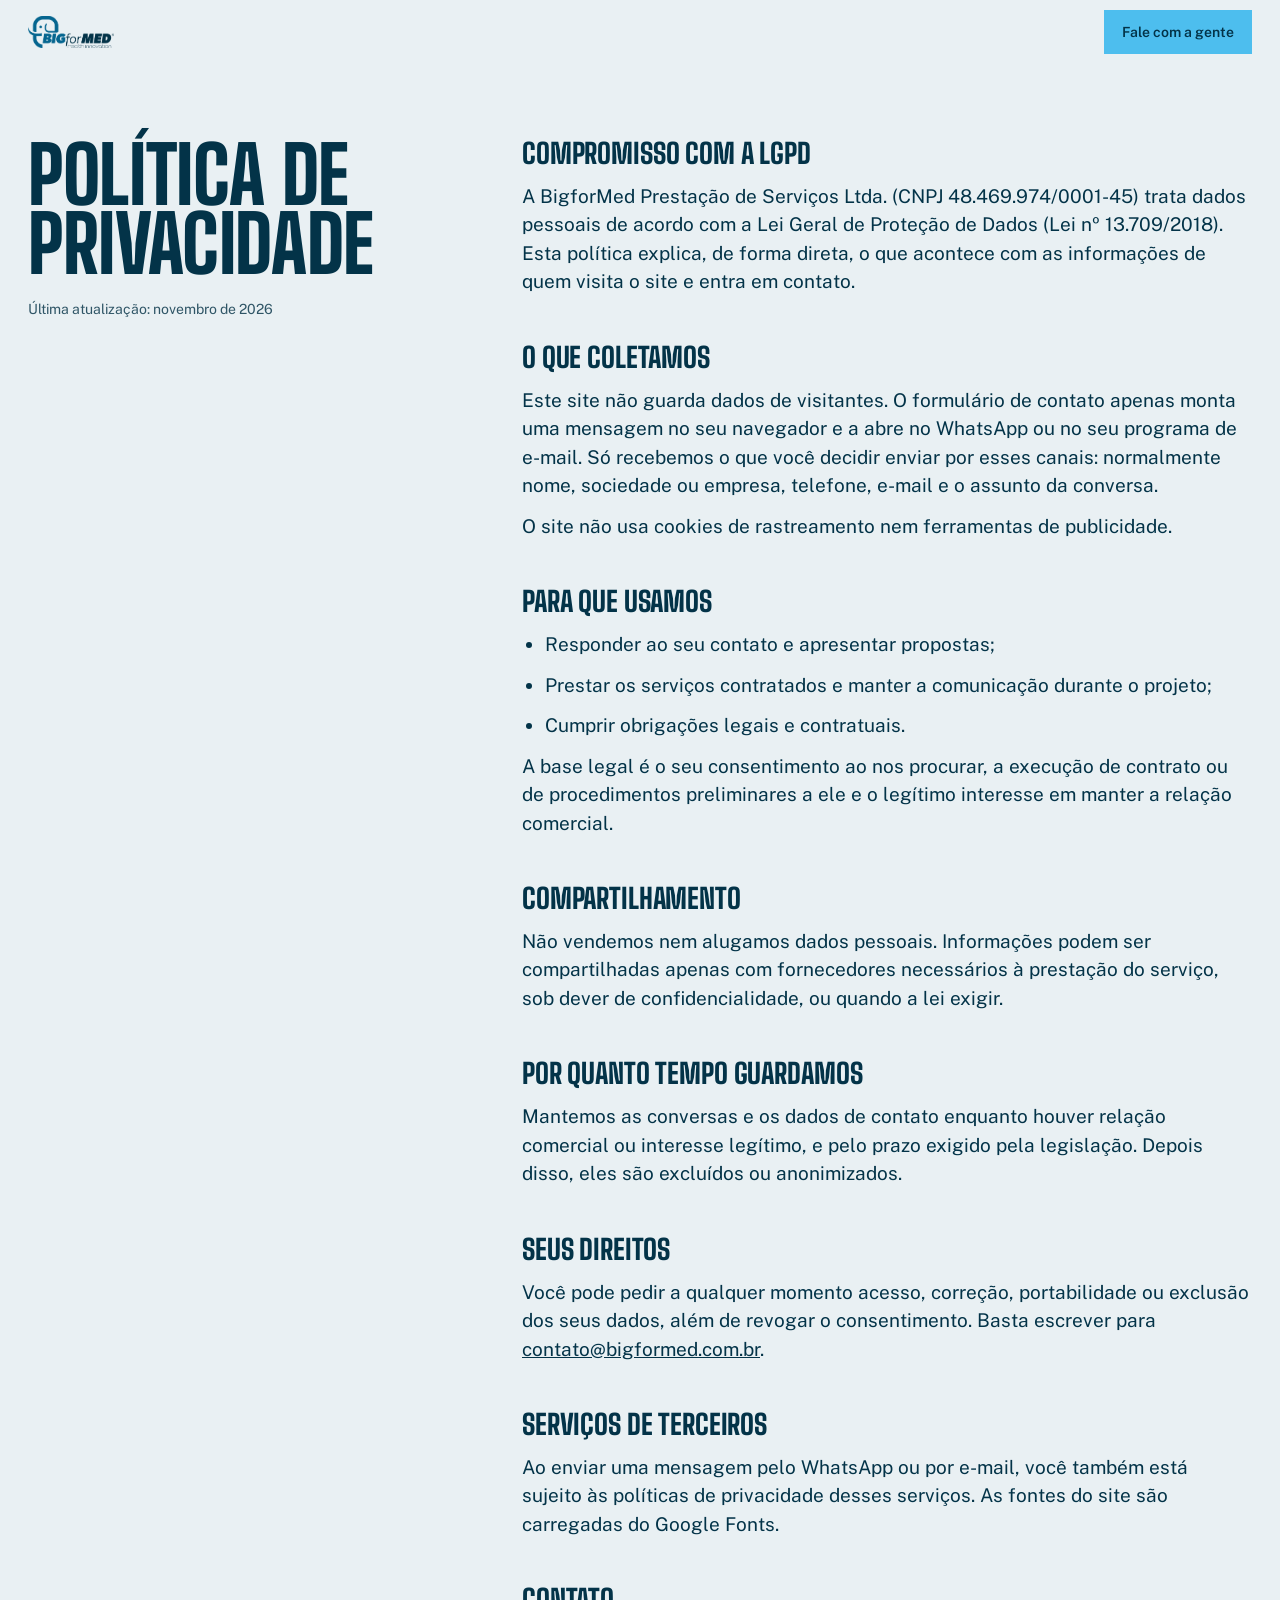
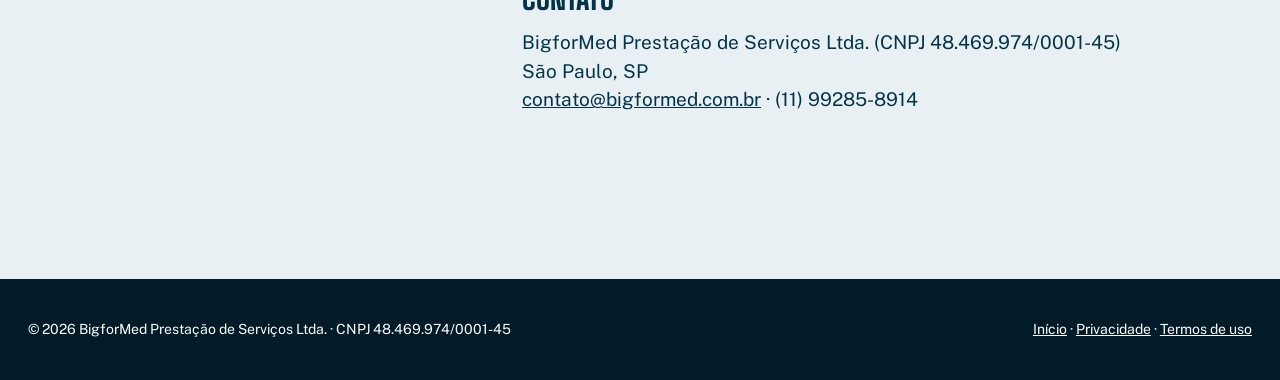
==== privacidade/index.html @ 5801fbe0 "Refaz o site da BigforMed como página estática O site antigo era um projeto do Bolt (React + Supabas" ====
<!doctype html>
<html lang="pt-BR">
<head>
  <meta charset="utf-8">
  <meta name="viewport" content="width=device-width, initial-scale=1">
  <title>Política de privacidade · BigforMed</title>
  <meta name="description" content="Como a BigforMed trata os dados de quem entra em contato.">
  <meta name="theme-color" content="#022333">
  <link rel="icon" type="image/png" href="/img/favicon.png">
  <link rel="preconnect" href="https://fonts.googleapis.com">
  <link rel="preconnect" href="https://fonts.gstatic.com" crossorigin>
  <link href="https://fonts.googleapis.com/css2?family=Big+Shoulders:wght@800&family=Public+Sans:wght@400;600&display=swap" rel="stylesheet">
  <link rel="stylesheet" href="/css/site.css">
</head>
<body class="legal-page">
<header class="bar is-shown" id="topo" data-ground="paper">
  <a class="bar__brand" href="/" aria-label="BigforMed, página inicial"><img class="bar__logo" src="/img/bigformed-logo.png" alt="BigforMed" width="900" height="334"></a>
  <a class="btn btn--accent bar__cta" href="/#contato" style="margin-left:auto;display:inline-flex">Fale com a gente</a>
</header>
<main class="legal">
<div class="legal__head">
  <h1>Política de privacidade</h1>
  <p>Última atualização: novembro de 2026</p>
</div>
<div class="legal__body">
  <h2>Compromisso com a LGPD</h2>
  <p>A BigforMed Prestação de Serviços Ltda. (CNPJ 48.469.974/0001-45) trata dados pessoais de acordo com a Lei Geral de Proteção de Dados (Lei nº 13.709/2018). Esta política explica, de forma direta, o que acontece com as informações de quem visita o site e entra em contato.</p>

  <h2>O que coletamos</h2>
  <p>Este site não guarda dados de visitantes. O formulário de contato apenas monta uma mensagem no seu navegador e a abre no WhatsApp ou no seu programa de e-mail. Só recebemos o que você decidir enviar por esses canais: normalmente nome, sociedade ou empresa, telefone, e-mail e o assunto da conversa.</p>
  <p>O site não usa cookies de rastreamento nem ferramentas de publicidade.</p>

  <h2>Para que usamos</h2>
  <ul>
    <li>Responder ao seu contato e apresentar propostas;</li>
    <li>Prestar os serviços contratados e manter a comunicação durante o projeto;</li>
    <li>Cumprir obrigações legais e contratuais.</li>
  </ul>
  <p>A base legal é o seu consentimento ao nos procurar, a execução de contrato ou de procedimentos preliminares a ele e o legítimo interesse em manter a relação comercial.</p>

  <h2>Compartilhamento</h2>
  <p>Não vendemos nem alugamos dados pessoais. Informações podem ser compartilhadas apenas com fornecedores necessários à prestação do serviço, sob dever de confidencialidade, ou quando a lei exigir.</p>

  <h2>Por quanto tempo guardamos</h2>
  <p>Mantemos as conversas e os dados de contato enquanto houver relação comercial ou interesse legítimo, e pelo prazo exigido pela legislação. Depois disso, eles são excluídos ou anonimizados.</p>

  <h2>Seus direitos</h2>
  <p>Você pode pedir a qualquer momento acesso, correção, portabilidade ou exclusão dos seus dados, além de revogar o consentimento. Basta escrever para <a href="mailto:contato@bigformed.com.br">contato@bigformed.com.br</a>.</p>

  <h2>Serviços de terceiros</h2>
  <p>Ao enviar uma mensagem pelo WhatsApp ou por e-mail, você também está sujeito às políticas de privacidade desses serviços. As fontes do site são carregadas do Google Fonts.</p>

  <h2>Contato</h2>
  <p>BigforMed Prestação de Serviços Ltda. (CNPJ 48.469.974/0001-45)<br>São Paulo, SP<br><a href="mailto:contato@bigformed.com.br">contato@bigformed.com.br</a> · (11) 99285-8914</p>
</div>
</main>
<footer class="legal__foot">
  <p>© 2026 BigforMed Prestação de Serviços Ltda. · CNPJ 48.469.974/0001-45</p>
  <p><a href="/">Início</a> · <a href="/privacidade">Privacidade</a> · <a href="/termos">Termos de uso</a></p>
</footer>
</body>
</html>
---- css/site.css ----
/* =========================================================
   BigforMed — "Loud and flat"
   Cartaz de rua com a voz da marca: o logotipo BIGforMED já é pesado e gritado,
   então o site fala no mesmo volume. Cores chapadas do próprio logo.
   ========================================================= */
:root {
  /* cores da marca, chapadas */
  --paper: #E9F0F3;      /* chão do hero e das seções claras */
  --white: #FFFFFF;
  --ink: #033348;        /* azul-marinho do logo: tinta */
  --deep: #021B28;       /* o fundo mais escuro, para a cena das cartas */
  --petrol: #05658F;     /* azul do elefante */
  --cyan: #4DBEEE;       /* luz da marca: a ação */
  --ink-soft: #2F5566;   /* notas secundárias sobre o papel */
  --on-dark: #FFFFFF;
  --on-dark-soft: #B9D6E3;

  /* nomes que o palco das cenas lê */
  --ground: var(--paper);
  --muted: var(--ink-soft);
  --accent: var(--cyan);
  --font-display: "Big Shoulders", "Arial Narrow", sans-serif;
  --font-text: "Public Sans", system-ui, sans-serif;

  /* cinco tamanhos, e só */
  --step-small: 0.875rem;                                   /* 14 */
  --step-body: clamp(1.0625rem, 1rem + 0.25vw, 1.1875rem);   /* 17–19 */
  --step-lead: clamp(1.375rem, 1.1rem + 0.8vw, 1.875rem);    /* 22–30 */
  --step-head: clamp(2.75rem, 1.4rem + 4.4vw, 5.25rem);      /* 44–84 */
  --step-giant: clamp(5.25rem, 1rem + 12.4vw, 13rem);        /* 84–208 */

  --m: clamp(20px, 2.2vw, 32px);         /* a margem única da página */
  --gap: clamp(120px, 12vw, 200px);       /* entre seções */
  --ease-out: cubic-bezier(.16, 1, .3, 1);
}

*, *::before, *::after { box-sizing: border-box; }
html { -webkit-text-size-adjust: 100%; overflow-x: clip; }
body {
  margin: 0; background: var(--paper); color: var(--ink);
  font: 400 var(--step-body)/1.5 var(--font-text);
  -webkit-font-smoothing: antialiased; overflow-x: clip;
}
img, svg { display: block; max-width: 100%; }
img { height: auto; }
h1, h2, h3, p, ul, ol, dl, dd, figure, blockquote { margin: 0; padding: 0; }
ul, ol { list-style: none; }
a { color: inherit; }
button, input { font: inherit; color: inherit; }
h1, h2, h3 { font-family: var(--font-display); font-weight: 800; text-transform: uppercase; letter-spacing: -0.005em; line-height: .88; }
[hidden] { display: none !important; }
::selection { background: var(--cyan); color: var(--ink); }
:focus-visible { outline: 3px solid var(--cyan); outline-offset: 3px; }
.sr-only { position: absolute; width: 1px; height: 1px; overflow: hidden; clip: rect(0 0 0 0); white-space: nowrap; }
.skip { position: fixed; left: -9999px; top: 8px; z-index: 300; background: var(--cyan); color: var(--ink); padding: 12px 16px; }
.skip:focus { left: 8px; }

/* ---------- Botões: retângulo reto, uma cor ---------- */
.btn {
  display: inline-flex; align-items: center; justify-content: center;
  min-height: 52px; padding: 0 26px; border: 0; border-radius: 0; cursor: pointer;
  font-weight: 600; font-size: var(--step-body); text-decoration: none; white-space: nowrap;
  transition: transform 160ms var(--ease-out), background-color 200ms, color 200ms;
}
.btn:active { transform: scale(.97); }
.btn--lg { min-height: 64px; padding: 0 32px; }
.btn--ink { background: var(--ink); color: var(--white); }
.btn--accent { background: var(--cyan); color: var(--ink); }
@media (hover: hover) and (pointer: fine) {
  .btn--ink:hover { background: var(--petrol); }
  .btn--accent:hover { background: var(--white); }
}

/* ---------- Barra fixa (aparece depois do hero) ---------- */
.bar {
  position: fixed; inset: 0 0 auto 0; z-index: 100; height: 64px;
  display: flex; align-items: center; gap: 28px; padding: 0 var(--m);
  background: var(--paper); color: var(--ink);
  transform: translateY(-100%); transition: transform 400ms var(--ease-out), background-color 300ms, color 300ms;
}
.bar.is-shown { transform: none; }
.bar__brand { position: relative; display: block; }
.bar__logo { height: 32px; width: auto; transition: opacity 300ms; }
.bar__logo--light { position: absolute; inset: 0; opacity: 0; }
.bar__links { display: flex; gap: 26px; margin-left: auto; font-size: var(--step-small); font-weight: 600; }
.bar__links a, .hero__links a { text-decoration: underline; text-decoration-color: transparent; text-underline-offset: .3em; text-decoration-thickness: 2px; transition: text-decoration-color 200ms; }
.bar__links a:hover, .bar__links a.is-active, .hero__links a:hover { text-decoration-color: currentColor; }
.bar__cta { min-height: 44px; padding: 0 18px; font-size: var(--step-small); }
.bar__menu { display: none; margin-left: auto; min-height: 44px; padding: 0 4px; border: 0; background: none; cursor: pointer; font-weight: 600; }
/* a barra muda de tinta com o capítulo */
.bar[data-ground="deep"], .bar[data-ground="ink"] { background: var(--deep); color: var(--white); }
.bar[data-ground="petrol"] { background: var(--petrol); color: var(--white); }
.bar[data-ground="cyan"] { background: var(--cyan); color: var(--ink); }
.bar[data-ground="white"] { background: var(--white); }
.bar[data-ground="deep"] .bar__logo--ink, .bar[data-ground="ink"] .bar__logo--ink, .bar[data-ground="petrol"] .bar__logo--ink { opacity: 0; }
.bar[data-ground="deep"] .bar__logo--light, .bar[data-ground="ink"] .bar__logo--light, .bar[data-ground="petrol"] .bar__logo--light { opacity: 1; }
.bar[data-ground="petrol"] .bar__cta { background: var(--white); }

/* ---------- Hero ---------- */
.hero {
  position: relative; min-height: 100svh; overflow: clip;
  display: grid; grid-template-columns: 34% 1fr;
  background: var(--paper);
}
.hero__talk { position: relative; padding: var(--m); display: flex; flex-direction: column; }
.hero__brand img { width: clamp(150px, 13vw, 210px); }
.hero__say { margin-top: 22vh; max-width: 26ch; display: flex; flex-direction: column; align-items: flex-start; gap: 28px; }
.hero__lead { font-size: 1.375rem; line-height: 1.35; letter-spacing: -0.01em; }
.switch { display: inline-flex; background: var(--white); }
.switch button {
  min-height: 46px; padding: 0 16px; border: 0; cursor: pointer; background: transparent;
  font-size: var(--step-small); font-weight: 600; color: var(--ink);
  transition: background-color 250ms, color 250ms;
}
.switch button[aria-pressed="true"] { background: var(--cyan); }
@media (hover: hover) and (pointer: fine) { .switch button[aria-pressed="false"]:hover { background: var(--paper); } }

.hero__wide { position: relative; padding: var(--m) var(--m) 0 0; display: flex; flex-direction: column; }
.hero__links { display: flex; gap: 32px; font-size: var(--step-small); font-weight: 600; min-height: 44px; align-items: center; margin-top: -6px; }
.hero__title { font-size: min(var(--step-giant), 12.2vw); line-height: .82; margin-top: 7vh; letter-spacing: -0.01em; }
.hero__title .line { display: block; overflow: hidden; padding-bottom: .06em; margin-bottom: -.06em; }
.hero__title [data-line] { display: block; }
.hero__photo { position: relative; margin-top: auto; padding-top: 48px; height: 44svh; min-height: 260px; }
.hero__photo img { width: 100%; height: 100%; object-fit: cover; object-position: 50% 30%; }
.hero__figure {
  position: absolute; left: 0; top: 0; width: 260px; padding: 20px 22px;
  background: var(--cyan); color: var(--ink); display: grid; gap: 6px;
}
.hero__figure strong { font: 800 var(--step-head)/.9 var(--font-display); }
.hero__figure > span { font-size: var(--step-small); font-weight: 600; line-height: 1.35; }
.hero__cutout { position: absolute; right: -2vw; bottom: 3vh; width: clamp(200px, 22vw, 380px); rotate: -6deg; pointer-events: none; }

/* ---------- Parceiros: o cartão impresso ---------- */
.patrons { background: var(--petrol); padding-top: var(--gap); overflow: clip; display: flex; justify-content: center; align-items: flex-start; }
.patrons__card { width: min(56vw, 860px); background: var(--paper); padding: 56px 56px 200px; margin-bottom: -110px; rotate: -1.5deg; text-align: center; }
.patrons__card h2 { font-size: var(--step-lead); line-height: 1; }
.patrons__photo { margin: 32px 0 36px; aspect-ratio: 16 / 9; overflow: clip; }
.patrons__photo img { width: 100%; height: 100%; object-fit: cover; }
.patrons__names { font-size: var(--step-lead); line-height: 1.7; letter-spacing: -0.01em; text-wrap: balance; }

/* ---------- Soluções: cartas em leque (cena) ---------- */
.fan { background: var(--deep); color: var(--on-dark); }
.fan__stage { padding: var(--gap) var(--m); }
.fan__head { max-width: 640px; }
.fan__head h2 { font-size: var(--step-head); }
.fan__head p { margin-top: 18px; color: var(--on-dark); max-width: 44ch; }
/* composição final (sem script, movimento reduzido, celular): o leque já aberto */
.fan__table { position: relative; width: 1090px; max-width: 100%; height: 470px; margin: 64px auto 0; }
.fcard {
  position: absolute; top: 20px; width: 340px; height: 420px; padding: 28px;
  display: flex; flex-direction: column; gap: 18px; color: var(--ink);
}
.fcard > * { max-width: 240px; }
.fcard h3 { font-size: var(--step-lead); line-height: .95; }
.fcard p { font-size: var(--step-small); line-height: 1.45; margin-top: auto; }
.fcard__pic { width: 204px; aspect-ratio: 1; overflow: clip; background: var(--ink); }
.fcard__pic img { width: 100%; height: 100%; object-fit: cover; }
.fcard--cyan { background: var(--cyan); left: 0; rotate: -4deg; }
.fcard--white { background: var(--white); left: 250px; rotate: 2deg; }
.fcard--petrol { background: var(--petrol); color: var(--white); left: 500px; rotate: -2deg; }
.fcard--paper { background: var(--paper); left: 750px; rotate: 4deg; }
/* Fragmentos de interface: o produto de verdade, em miniatura */
.fcard__pic--ui { background: var(--paper); padding: 14px; display: grid; }
.ui-site { background: var(--white); display: grid; grid-template-rows: auto 1fr auto; font-size: 11px; line-height: 1.2; }
.ui-site__top { display: flex; justify-content: space-between; padding: 7px 8px; background: var(--ink); color: var(--white); }
.ui-site__top b { font-weight: 600; } .ui-site__top i { font-style: normal; opacity: .8; }
.ui-site__hero { padding: 14px 8px; display: grid; gap: 6px; background: var(--petrol); color: var(--white); align-content: end; }
.ui-site__hero strong { font: 800 22px/0.9 var(--font-display); text-transform: uppercase; }
.ui-site__hero span { justify-self: start; background: var(--cyan); color: var(--ink); padding: 3px 6px; font-weight: 600; }
.ui-site__row { display: grid; grid-template-columns: repeat(3, 1fr); }
.ui-site__row { gap: 2px; background: var(--paper); }
.ui-site__row span { padding: 7px 4px; text-align: center; background: var(--white); }
.ui-course { background: var(--ink); color: var(--white); display: grid; grid-template-rows: 1fr auto auto; font-size: 11px; }
.ui-course__video { display: grid; place-items: center; background: var(--petrol); }
.ui-course__play { width: 34px; height: 34px; background: var(--white); clip-path: polygon(30% 20%, 30% 80%, 80% 50%); }
.ui-course__meta { display: grid; gap: 2px; padding: 8px; }
.ui-course__meta strong { font-weight: 600; } .ui-course__meta span { opacity: .8; }
.ui-course__bar { height: 6px; background: #0B4A66; }
.ui-course__bar i { display: block; height: 100%; width: 64%; background: var(--cyan); }

/* ---------- Como funciona: escada ---------- */
.steps { background: var(--paper); padding: var(--gap) var(--m); }
.steps__list { display: grid; grid-template-columns: repeat(12, 1fr); column-gap: 24px; row-gap: 56px; }
.steps__item { grid-column: span 8; }
.steps__item:nth-child(1) { grid-column: 1 / span 8; }
.steps__item:nth-child(2) { grid-column: 3 / span 8; }
.steps__item:nth-child(3) { grid-column: 5 / span 8; }
.steps__item:nth-child(4) { grid-column: 5 / span 8; margin-left: calc((100% + 24px) / 4); }
.steps__line { font-size: var(--step-head); line-height: 1; }
.steps__line--accent { color: var(--petrol); }
.steps__item p { margin-top: 14px; max-width: 40ch; }

/* ---------- Resultados: placas em degrau ---------- */
.figures { background: var(--white); padding: var(--gap) var(--m); }
.figures__grid { display: grid; grid-template-columns: repeat(12, 1fr); grid-template-rows: 14vh 12vh 18vh 26vh; gap: 8px; min-height: 70vh; }
.ftile { display: flex; flex-direction: column; justify-content: space-between; padding: 28px; }
.ftile__num { font: 800 var(--step-head)/.9 var(--font-display); letter-spacing: -0.01em; font-variant-numeric: tabular-nums; white-space: nowrap; }
.ftile__cap { max-width: 26ch; font-weight: 600; }
.ftile--tall { grid-column: 1 / 7; grid-row: 1 / 5; background: var(--cyan); }
.ftile--tall .ftile__num { font-size: var(--step-giant); }
.ftile--ink { grid-column: 7 / 10; grid-row: 2 / 5; background: var(--ink); color: var(--white); }
.ftile--petrol { grid-column: 10 / 13; grid-row: 3 / 5; background: var(--petrol); color: var(--white); }
.figures__title { grid-column: 7 / 13; grid-row: 1 / 2; align-self: end; font-size: var(--step-lead); line-height: 1; }

/* ---------- Cena: a janela do elefante ---------- */
.window { background: var(--ink); color: var(--white); }
.window__stage { padding: var(--gap) var(--m); display: grid; gap: 40px; }
.window__title { font-size: var(--step-head); text-align: center; position: relative; z-index: 2; }
.window__pic { aspect-ratio: 16 / 9; overflow: clip; }
.window__pic img { width: 100%; height: 100%; object-fit: cover; }
.window__cap { max-width: 52ch; font-size: var(--step-body); position: relative; z-index: 3; }
.window.is-live .window__stage { padding: 0; display: block; }
.window.is-live .window__title { position: absolute; left: var(--m); right: var(--m); top: 14svh; }
.window.is-live .window__pic {
  position: absolute; inset: 0; aspect-ratio: auto; z-index: 1;
  -webkit-mask: url("/img/elefante.png") no-repeat; mask: url("/img/elefante.png") no-repeat;
  -webkit-mask-size: var(--ms, 200px) auto; mask-size: var(--ms, 200px) auto;
  -webkit-mask-position: var(--mx, 50%) var(--my, 50%); mask-position: var(--mx, 50%) var(--my, 50%);
}
.window.is-live .window__cap { position: absolute; left: var(--m); bottom: var(--m); background: var(--ink); padding: 22px 24px; max-width: 520px; }

/* ---------- Depoimentos: tiras de papel ---------- */
.slips { background: var(--cyan); padding: var(--gap) var(--m) 0; overflow: clip; }
.slips h2 { font-size: var(--step-head); max-width: 8em; }
.slips__row { position: relative; display: flex; justify-content: center; gap: 0; margin-top: 56px; }
.slip {
  width: 340px; padding: 36px 28px 44px; background: var(--paper); color: var(--ink); text-align: left;
  clip-path: polygon(0 3%, 5% 0, 10% 3%, 15% 0, 20% 3%, 25% 0, 30% 3%, 35% 0, 40% 3%, 45% 0, 50% 3%, 55% 0, 60% 3%, 65% 0, 70% 3%, 75% 0, 80% 3%, 85% 0, 90% 3%, 95% 0, 100% 3%, 100% 97%, 95% 100%, 90% 97%, 85% 100%, 80% 97%, 75% 100%, 70% 97%, 65% 100%, 60% 97%, 55% 100%, 50% 97%, 45% 100%, 40% 97%, 35% 100%, 30% 97%, 25% 100%, 20% 97%, 15% 100%, 10% 97%, 5% 100%, 0 97%);
}
.slip--a { rotate: -4deg; margin-right: -40px; margin-bottom: -60px; padding-bottom: 120px; }
.slip--b { rotate: 3deg; margin-top: 60px; margin-bottom: -60px; padding-bottom: 160px; }
.slip figcaption { display: grid; gap: 2px; text-align: left; padding-top: 22px; }
.slip figcaption strong { font-weight: 600; font-size: var(--step-body); }
.slip figcaption span { font-size: var(--step-small); color: var(--ink-soft); }
.slip blockquote p { font-size: 1.375rem; line-height: 1.3; letter-spacing: -0.01em; }

/* ---------- Quem somos ---------- */
.about { background: var(--paper); padding: var(--gap) var(--m); }
.about h2 { font-size: var(--step-head); }
.about__lead { margin-top: 24px; max-width: 44ch; font-size: var(--step-lead); line-height: 1.3; }
.about__tiles { display: grid; grid-template-columns: repeat(12, 1fr); gap: 16px; margin-top: 72px; align-items: start; }
.about__photo { grid-column: 1 / 9; position: relative; aspect-ratio: 16 / 10; overflow: clip; }
.about__photo img { width: 100%; height: 100%; object-fit: cover; }
.about__note { position: absolute; right: 0; top: 0; width: 340px; padding: 22px; background: var(--paper); font-size: var(--step-body); }
.about__side { grid-column: 9 / 13; display: grid; gap: 28px; }
.about__mark { background: var(--petrol); aspect-ratio: 4 / 3.6; display: grid; place-items: center; padding: 12%; }
.about__mark svg { width: 70%; height: auto; overflow: visible; }
.about__facts { display: grid; grid-template-columns: 1fr 1fr; gap: 22px 16px; }
.about__facts li { display: grid; gap: 4px; }
.about__facts strong { font: 800 var(--step-lead)/1 var(--font-display); }
.about__facts span:not([data-roll]) { font-size: var(--step-small); color: var(--ink-soft); }

/* ---------- Perguntas ---------- */
.faq { background: var(--white); padding: var(--gap) var(--m); display: grid; grid-template-columns: repeat(12, 1fr); column-gap: 24px; align-items: start; }
.faq__title { grid-column: 1 / 5; font-size: var(--step-head); position: sticky; top: 96px; max-width: 6em; }
.faq__list { grid-column: 5 / 13; display: grid; gap: 8px; }
.qa { background: var(--paper); transition: background-color 250ms; }
.qa summary {
  list-style: none; cursor: pointer; min-height: 72px; padding: 20px 24px;
  display: flex; align-items: center; justify-content: space-between; gap: 24px;
  font-size: var(--step-body); font-weight: 600;
}
.qa summary::-webkit-details-marker { display: none; }
.qa__sign { position: relative; flex: none; width: 16px; height: 16px; }
.qa__sign::before, .qa__sign::after { content: ""; position: absolute; left: 0; top: 6.5px; width: 16px; height: 3px; background: currentColor; transition: transform 300ms var(--ease-out); }
.qa__sign::after { transform: rotate(90deg); }
.qa[open] { background: var(--cyan); }
.qa[open] .qa__sign::after { transform: rotate(0); }
.qa p { padding: 0 24px 26px; max-width: 52ch; }
@media (hover: hover) and (pointer: fine) { .qa:not([open]) summary:hover { background: #DCE7EC; } }

/* ---------- Contato ---------- */
.contact { background: var(--petrol); color: var(--white); min-height: 80svh; padding: 48px 0 var(--gap); }
.strip { overflow: clip; }
.strip__track { display: flex; gap: 8px; width: max-content; }
.strip__track img { height: 150px; width: auto; }
.contact__body { padding: 72px var(--m) 0; }
.contact h2 { font-size: var(--step-giant); line-height: .85; }
.cbar { display: grid; grid-template-columns: 1fr 1fr 1fr; gap: 8px; margin-top: 40px; }
.cbar__cell input {
  width: 100%; height: 96px; border: 0; border-radius: 0; background: #0A7AA9; color: var(--white);
  font-size: var(--step-lead); text-align: center; transition: background-color 200ms, color 200ms;
}
.cbar__cell input::placeholder { color: var(--on-dark-soft); }
.cbar__cell input:focus { outline: none; background: var(--paper); color: var(--ink); }
.cbar__cell input:focus::placeholder { color: var(--ink-soft); }
.cbar__cell input[aria-invalid="true"] { background: var(--white); color: var(--ink); }
.cbar__cell input[aria-invalid="true"]::placeholder { color: #B42318; }
.cbar__send { height: 96px; border: 0; border-radius: 0; background: var(--cyan); color: var(--ink); font: 800 var(--step-lead)/1 var(--font-display); text-transform: uppercase; cursor: pointer; transition: background-color 200ms, transform 160ms var(--ease-out); }
.cbar__send:active { transform: scale(.98); }
@media (hover: hover) and (pointer: fine) { .cbar__send:hover { background: var(--white); } }
.contact__small { display: grid; grid-template-columns: 2fr 1fr; gap: 8px; margin-top: 16px; font-size: var(--step-small); color: var(--white); }
.contact__small p:last-child { text-align: right; }
.contact__small a { color: var(--white); }
.contact__error { margin-top: 12px; font-weight: 600; }

/* ---------- Rodapé ---------- */
.foot { display: grid; grid-template-columns: 1fr 1fr; min-height: 100svh; background: var(--deep); color: var(--white); }
.foot__photo { overflow: clip; }
.foot__photo img { width: 100%; height: 100%; object-fit: cover; }
.foot__menu { padding: 80px var(--m) var(--m) calc(var(--m) * 2); display: flex; flex-direction: column; }
.foot__brand { width: 170px; }
.foot__links { margin-top: 48px; display: grid; gap: 14px; }
.foot__links a { font: 800 var(--step-head)/.95 var(--font-display); text-transform: uppercase; text-decoration: none; display: inline-block; transition: transform 300ms var(--ease-out), color 200ms; }
@media (hover: hover) and (pointer: fine) {
  .foot__links:hover a { color: var(--on-dark-soft); }
  .foot__links a:hover { color: var(--cyan); transform: translateX(12px); }
}
.foot__blocks { margin-top: 64px; display: grid; grid-template-columns: 1fr 1fr; gap: 24px; font-size: var(--step-small); line-height: 1.7; }
.foot__blocks a { color: var(--white); }
.foot__legal { margin-top: auto; padding-top: 48px; font-size: var(--step-small); color: var(--on-dark-soft); max-width: 70ch; }

/* ---------- Entradas (só com script e sem movimento reduzido) ---------- */
@media (prefers-reduced-motion: no-preference) {
  .js .hero__title [data-line] { transform: translateY(105%); animation: line-up 900ms var(--ease-out) forwards; animation-delay: calc(var(--i) * 110ms + 120ms); }
  .js .hero__say, .js .hero__photo { opacity: 0; transform: translateY(24px); animation: rise 800ms var(--ease-out) 380ms forwards; }
  .js .hero__cutout { opacity: 0; transform: translateY(40px) rotate(6deg); animation: rise 1100ms var(--ease-out) 520ms forwards; }
  .js [data-reveal] { opacity: 0; transform: translateY(28px); transition: opacity 700ms var(--ease-out), transform 900ms var(--ease-out); transition-delay: var(--d, 0ms); }
  .js [data-reveal].is-in { opacity: 1; transform: none; }
  .js .patrons__card[data-reveal] { transform: translateY(120px); }
  .js .patrons__card[data-reveal].is-in { transform: none; }
  .strip__track { animation: drift 60s linear infinite; }
  .js .hero__photo img { animation: slow-zoom 18s ease-in-out infinite alternate; }
}
@keyframes line-up { to { transform: none; } }
@keyframes rise { to { opacity: 1; transform: none; } }
@keyframes drift { to { transform: translateX(-50%); } }
@keyframes slow-zoom { from { transform: scale(1); } to { transform: scale(1.06); } }

/* ---------- Tablet ---------- */
@media (max-width: 1080px) {
  .bar__links, .bar__cta { display: none; }
  .bar__menu { display: block; }
  .bar.is-open .bar__links {
    display: flex; flex-direction: column; gap: 6px; position: fixed; inset: 64px 0 auto 0;
    padding: 16px var(--m) 28px; background: inherit; font: 800 2.25rem/1.1 var(--font-display); text-transform: uppercase;
  }
  .steps__item, .steps__item:nth-child(n) { grid-column: 1 / -1; margin-left: calc(var(--n, 0) * 6vw); }
  .steps__item:nth-child(2) { --n: 1; } .steps__item:nth-child(3) { --n: 2; } .steps__item:nth-child(4) { --n: 3; }
  .faq__title { grid-column: 1 / -1; position: static; margin-bottom: 32px; max-width: none; }
  .faq__list { grid-column: 1 / -1; }
  .about__photo, .about__side { grid-column: 1 / -1; }
  .about__side { grid-template-columns: 1fr 1fr; align-items: start; }
}

/* ---------- Celular ---------- */
@media (max-width: 767px) {
  .hero { grid-template-columns: 1fr; display: flex; flex-direction: column; }
  .hero__talk { order: 0; padding: 20px 20px 0; }
  .hero__brand img { width: 150px; }
  .hero__wide { order: 1; padding: 0; }
  .hero__links { display: none; }
  .hero__title { order: -1; font-size: 15vw; line-height: .85; padding: 0 20px; margin: 28px 0 0; }
  .hero__say { margin: 24px 20px 32px; max-width: none; }
  .hero__lead { font-size: 1.125rem; }
  .hero__say .btn { align-self: stretch; }
  .hero__talk { display: contents; }
  .hero__brand { order: -2; padding: 20px 20px 0; }
  .hero__say { order: 1; }
  .hero__wide { display: contents; }
  .hero__photo { order: 2; height: auto; aspect-ratio: 4 / 3; padding-top: 0; margin-top: 56px; }
  .hero__figure { width: 60%; top: -40px; left: 20px; padding: 14px 16px; }
  .hero__cutout { order: 3; position: relative; right: auto; bottom: auto; width: 54vw; margin: -60px 20px 24px auto; }
  .switch { align-self: stretch; }
  .switch button { flex: 1; }

  .patrons { height: auto; max-height: 860px; padding-top: 80px; }
  .patrons__card { width: 92vw; padding: 28px; rotate: -1deg; aspect-ratio: auto; min-height: 820px; }
  .patrons__names { font-size: 1.0625rem; }


  .steps { padding-block: 96px; }
  .steps__line { font-size: 8.4vw; }

  .figures__grid { grid-template-columns: 1fr 1fr; grid-template-rows: auto; gap: 6px; min-height: 0; }
  .figures__title { grid-column: 1 / -1; grid-row: 1; margin-bottom: 18px; }
  .ftile--tall { grid-column: 1 / -1; grid-row: 2; min-height: 56vw; }
  .ftile--tall .ftile__num { font-size: 22vw; }
  .ftile--ink { grid-column: 1; grid-row: 3; min-height: 200px; padding: 18px; }
  .ftile--petrol { grid-column: 2; grid-row: 3; min-height: 200px; margin-top: 32px; padding: 18px; }
  .ftile--ink .ftile__num, .ftile--petrol .ftile__num { font-size: 11vw; }

  .slips { height: auto; padding-bottom: 80px; }
  .slips__row { flex-direction: column; align-items: stretch; margin-top: 32px; }
  .slip { width: 78%; height: auto !important; margin: 0 !important; }
  .slip--a { rotate: -3deg; }
  .slip--b { rotate: 2deg; align-self: flex-end; margin-top: -32px !important; }

  .about__note { position: static; width: auto; padding: 18px 0 0; background: none; }
  .about__photo { aspect-ratio: auto; }
  .about__photo img { aspect-ratio: 4 / 3; height: auto; }
  .about__side { grid-template-columns: 1fr; }
  .about__mark { aspect-ratio: 3 / 2; }

  .faq { display: block; }
  .qa summary { min-height: 64px; padding: 16px 20px; }
  .qa p { padding: 0 20px 20px; }

  .strip__track img { height: 110px; }
  .contact h2 { font-size: 17vw; }
  .cbar { grid-template-columns: 1fr; }
  .cbar__cell input, .cbar__send { height: 60px; }
  .contact__small { grid-template-columns: 1fr; }
  .contact__small p:last-child { text-align: left; }

  .foot { grid-template-columns: 1fr; }
  .foot__photo { height: 50svh; }
  .foot__menu { padding: 40px 20px 28px; }
  .foot__links a { font-size: 9vw; }
  .foot__blocks { grid-template-columns: 1fr; }
}

/* ---------- Páginas legais ---------- */
.legal-page .bar { transform: none; }
.legal { padding: 140px var(--m) var(--gap); display: grid; grid-template-columns: 4fr 7fr; gap: clamp(40px, 6vw, 110px); }
.legal__head { position: sticky; top: 110px; align-self: start; }
.legal__head h1 { font-size: var(--step-head); }
.legal__head p { margin-top: 20px; color: var(--ink-soft); font-size: var(--step-small); }
.legal__body { max-width: 68ch; }
.legal__body h2 { font-size: var(--step-lead); line-height: 1; margin: 48px 0 14px; }
.legal__body h2:first-child { margin-top: 0; }
.legal__body p, .legal__body li { margin-bottom: 12px; }
.legal__body ul { list-style: disc; padding-left: 1.2em; }
.legal__foot { background: var(--deep); color: var(--white); padding: 40px var(--m); font-size: var(--step-small); display: flex; justify-content: space-between; gap: 16px; flex-wrap: wrap; }
.legal__foot a { color: var(--white); }
@media (max-width: 1080px) { .legal { grid-template-columns: 1fr; } .legal__head { position: static; } }

/* Abaixo de 1024px as cartas não fazem a cena: ficam empilhadas, levemente tortas, como dadas na mesa */
@media (max-width: 1023px) {
  .fan__table { transform: none; width: auto; height: auto; margin: 40px 0 0; display: grid; gap: 0; }
  .fcard { position: relative; left: auto !important; top: auto; width: min(86%, 440px); height: auto; min-height: 380px; }
  .fcard:nth-child(odd) { rotate: -2deg; }
  .fcard:nth-child(even) { rotate: 2deg; justify-self: end; margin-top: -24px; }
  .fcard + .fcard:nth-child(odd) { margin-top: -24px; }
}
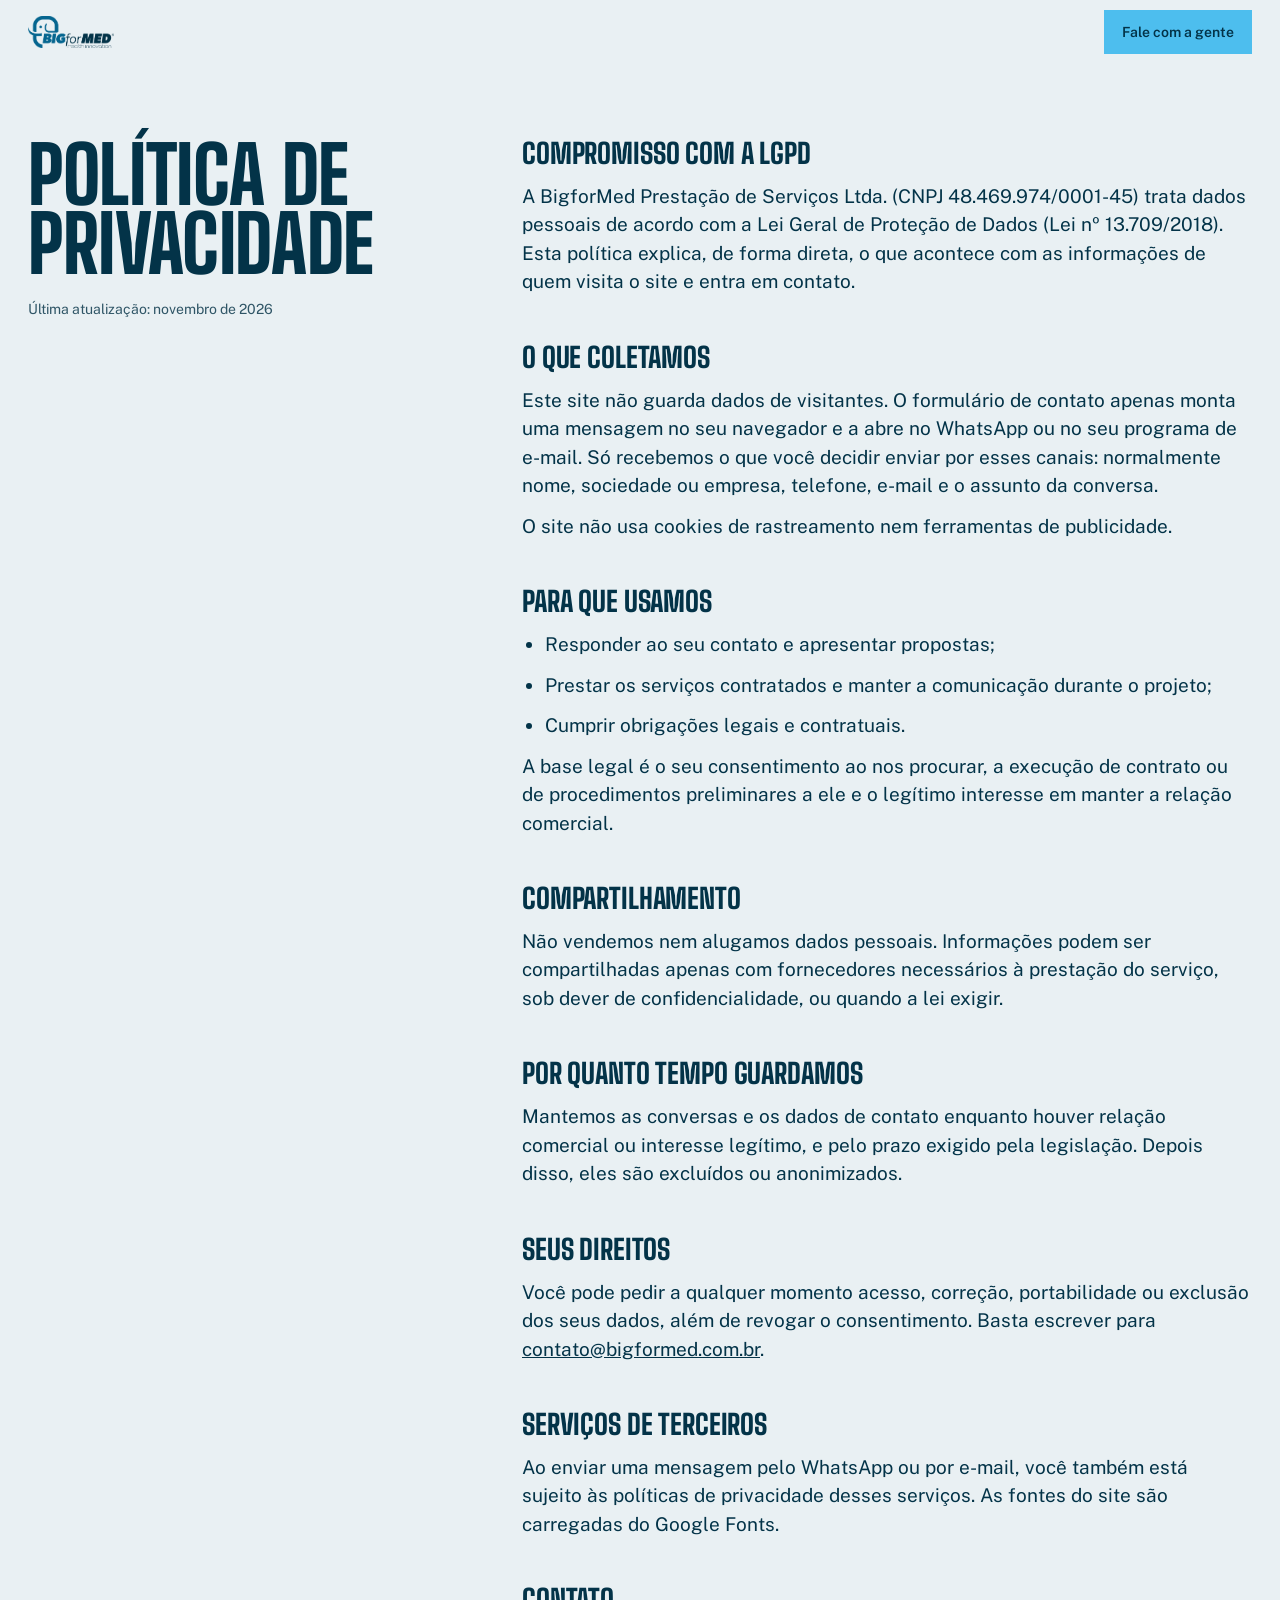
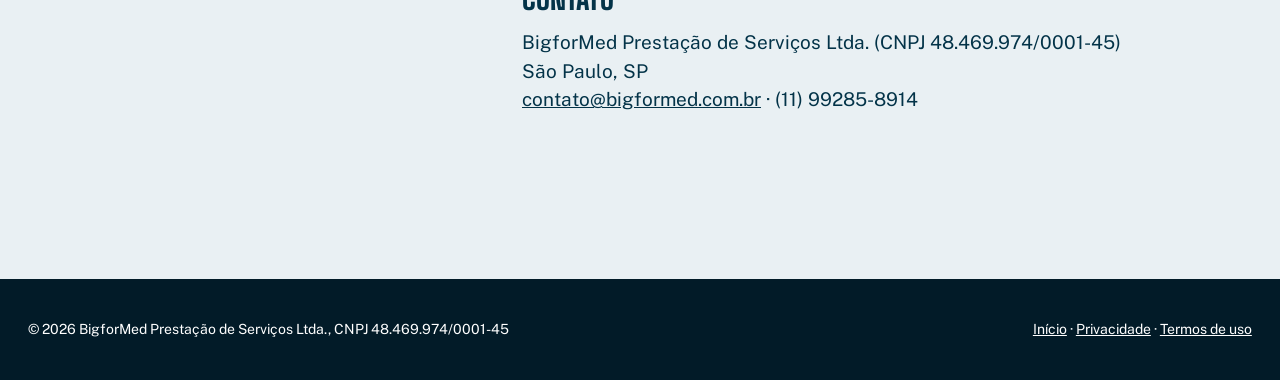
==== commit fa27698d: "Tira os vícios de página gerada que ainda restavam A lista de parceiros deixa de ser uma linha com p" ====
--- a/privacidade/index.html
+++ b/privacidade/index.html
@@ -55,7 +55,7 @@
 </div>
 </main>
 <footer class="legal__foot">
-  <p>© 2026 BigforMed Prestação de Serviços Ltda. · CNPJ 48.469.974/0001-45</p>
+  <p>© 2026 BigforMed Prestação de Serviços Ltda., CNPJ 48.469.974/0001-45</p>
   <p><a href="/">Início</a> · <a href="/privacidade">Privacidade</a> · <a href="/termos">Termos de uso</a></p>
 </footer>
 </body>
--- a/css/site.css
+++ b/css/site.css
@@ -128,7 +128,6 @@
 }
 .hero__figure strong { font: 800 var(--step-head)/.9 var(--font-display); }
 .hero__figure > span { font-size: var(--step-small); font-weight: 600; line-height: 1.35; }
-.hero__cutout { position: absolute; right: -2vw; bottom: 3vh; width: clamp(200px, 22vw, 380px); rotate: -6deg; pointer-events: none; }
 
 /* ---------- Parceiros: o cartão impresso ---------- */
 .patrons { background: var(--petrol); padding-top: var(--gap); overflow: clip; display: flex; justify-content: center; align-items: flex-start; }
@@ -136,7 +135,9 @@
 .patrons__card h2 { font-size: var(--step-lead); line-height: 1; }
 .patrons__photo { margin: 32px 0 36px; aspect-ratio: 16 / 9; overflow: clip; }
 .patrons__photo img { width: 100%; height: 100%; object-fit: cover; }
-.patrons__names { font-size: var(--step-lead); line-height: 1.7; letter-spacing: -0.01em; text-wrap: balance; }
+.patrons__lists { display: grid; grid-template-columns: 1fr 1.3fr; gap: 40px; text-align: left; }
+.patrons__lists h3 { font: 800 var(--step-lead)/1.1 var(--font-display); color: var(--petrol); margin-bottom: 8px; }
+.patrons__lists li { font-size: var(--step-lead); line-height: 1.25; letter-spacing: -0.01em; padding: 6px 0; }
 
 /* ---------- Soluções: cartas em leque (cena) ---------- */
 .fan { background: var(--deep); color: var(--on-dark); }
@@ -235,7 +236,7 @@
 .slip blockquote p { font-size: 1.375rem; line-height: 1.3; letter-spacing: -0.01em; }
 
 /* ---------- Quem somos ---------- */
-.about { background: var(--paper); padding: var(--gap) var(--m); }
+.about { background: var(--paper); padding: var(--gap) var(--m) clamp(96px, 9vw, 140px); }
 .about h2 { font-size: var(--step-head); }
 .about__lead { margin-top: 24px; max-width: 44ch; font-size: var(--step-lead); line-height: 1.3; }
 .about__tiles { display: grid; grid-template-columns: repeat(12, 1fr); gap: 16px; margin-top: 72px; align-items: start; }
@@ -251,7 +252,7 @@
 .about__facts span:not([data-roll]) { font-size: var(--step-small); color: var(--ink-soft); }
 
 /* ---------- Perguntas ---------- */
-.faq { background: var(--white); padding: var(--gap) var(--m); display: grid; grid-template-columns: repeat(12, 1fr); column-gap: 24px; align-items: start; }
+.faq { background: var(--white); padding: clamp(96px, 9vw, 140px) var(--m); display: grid; grid-template-columns: repeat(12, 1fr); column-gap: 24px; align-items: start; }
 .faq__title { grid-column: 1 / 5; font-size: var(--step-head); position: sticky; top: 96px; max-width: 6em; }
 .faq__list { grid-column: 5 / 13; display: grid; gap: 8px; }
 .qa { background: var(--paper); transition: background-color 250ms; }
@@ -270,7 +271,7 @@
 @media (hover: hover) and (pointer: fine) { .qa:not([open]) summary:hover { background: #DCE7EC; } }
 
 /* ---------- Contato ---------- */
-.contact { background: var(--petrol); color: var(--white); min-height: 80svh; padding: 48px 0 var(--gap); }
+.contact { background: var(--petrol); color: var(--white); min-height: 80svh; padding: 48px 0 clamp(96px, 9vw, 140px); }
 .strip { overflow: clip; }
 .strip__track { display: flex; gap: 8px; width: max-content; }
 .strip__track img { height: 150px; width: auto; }
@@ -314,7 +315,6 @@
 @media (prefers-reduced-motion: no-preference) {
   .js .hero__title [data-line] { transform: translateY(105%); animation: line-up 900ms var(--ease-out) forwards; animation-delay: calc(var(--i) * 110ms + 120ms); }
   .js .hero__say, .js .hero__photo { opacity: 0; transform: translateY(24px); animation: rise 800ms var(--ease-out) 380ms forwards; }
-  .js .hero__cutout { opacity: 0; transform: translateY(40px) rotate(6deg); animation: rise 1100ms var(--ease-out) 520ms forwards; }
   .js [data-reveal] { opacity: 0; transform: translateY(28px); transition: opacity 700ms var(--ease-out), transform 900ms var(--ease-out); transition-delay: var(--d, 0ms); }
   .js [data-reveal].is-in { opacity: 1; transform: none; }
   .js .patrons__card[data-reveal] { transform: translateY(120px); }
@@ -360,13 +360,13 @@
   .hero__wide { display: contents; }
   .hero__photo { order: 2; height: auto; aspect-ratio: 4 / 3; padding-top: 0; margin-top: 56px; }
   .hero__figure { width: 60%; top: -40px; left: 20px; padding: 14px 16px; }
-  .hero__cutout { order: 3; position: relative; right: auto; bottom: auto; width: 54vw; margin: -60px 20px 24px auto; }
   .switch { align-self: stretch; }
   .switch button { flex: 1; }
 
-  .patrons { height: auto; max-height: 860px; padding-top: 80px; }
-  .patrons__card { width: 92vw; padding: 28px; rotate: -1deg; aspect-ratio: auto; min-height: 820px; }
-  .patrons__names { font-size: 1.0625rem; }
+  .patrons { padding-top: 80px; }
+  .patrons__card { width: 92vw; padding: 28px 28px 220px; rotate: -1deg; }
+  .patrons__lists { grid-template-columns: 1fr; gap: 28px; }
+  .patrons__lists li { font-size: 1.125rem; }
 
 
   .steps { padding-block: 96px; }
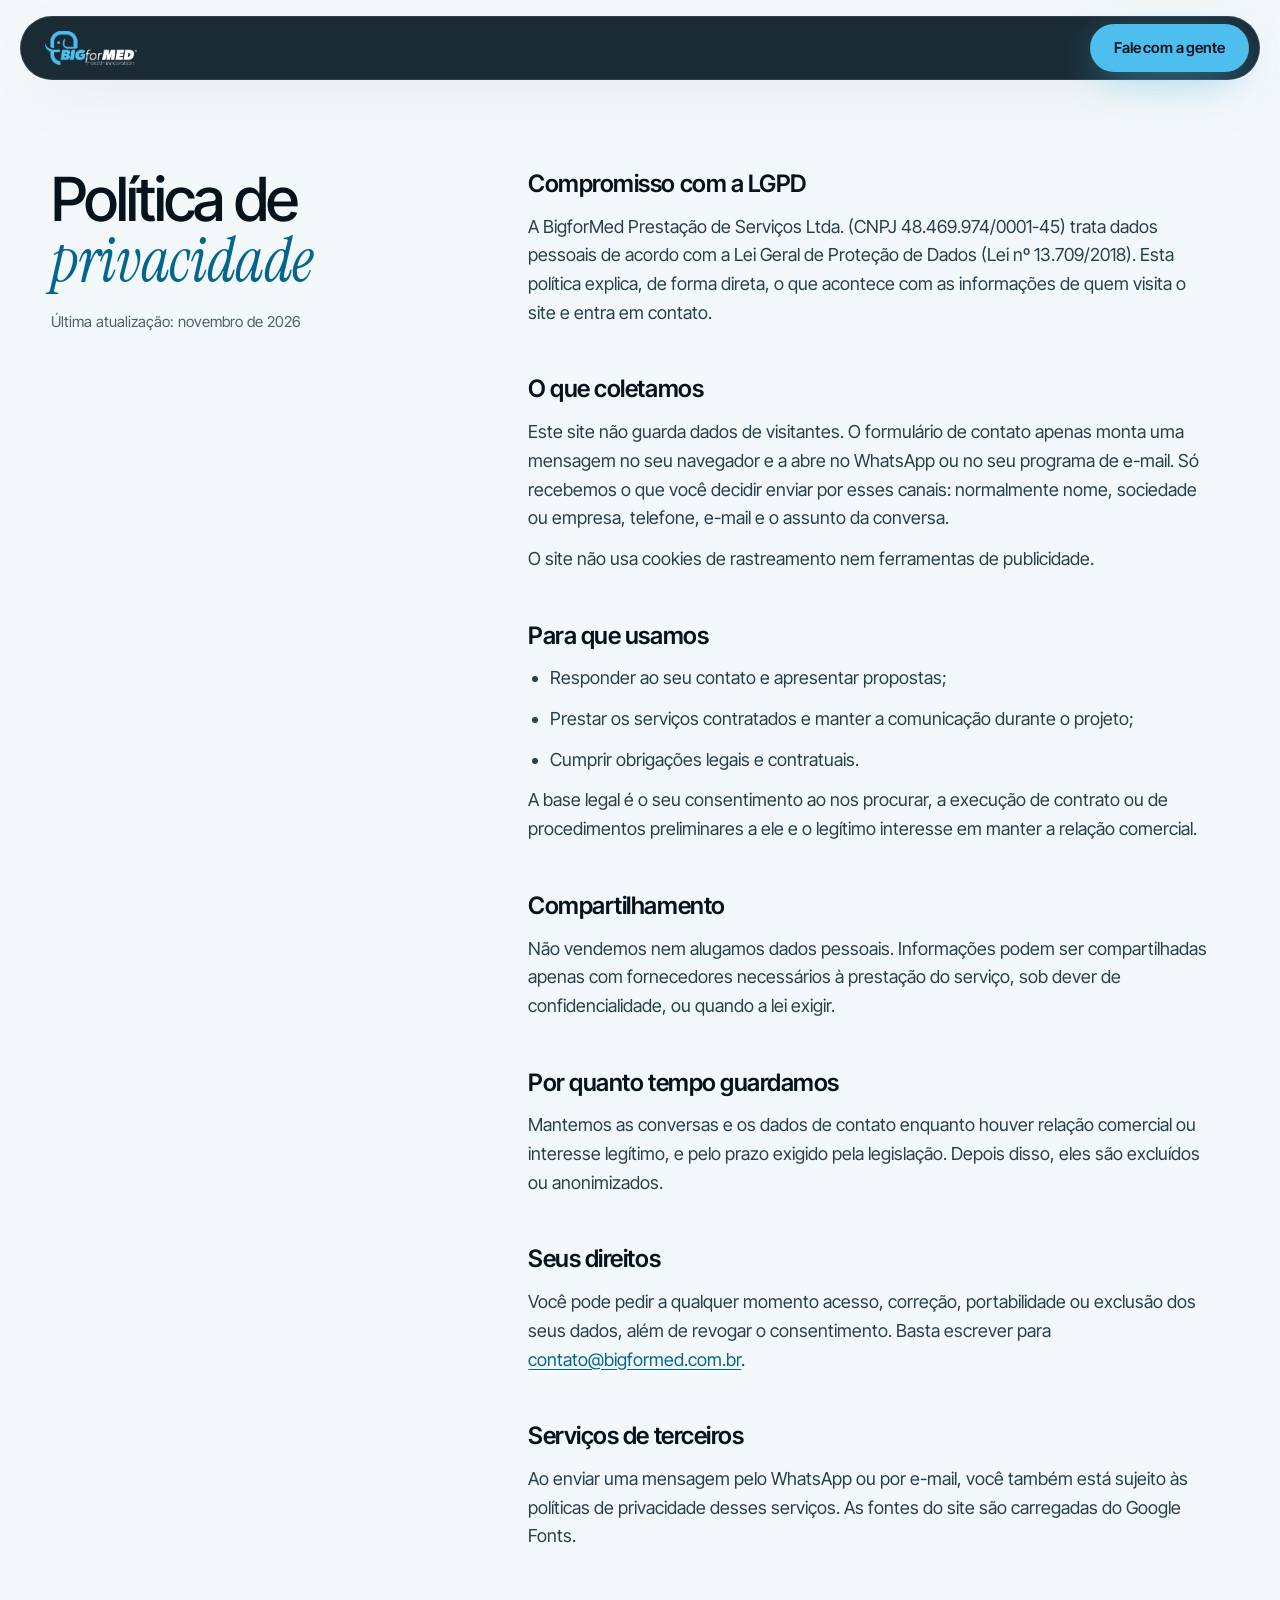
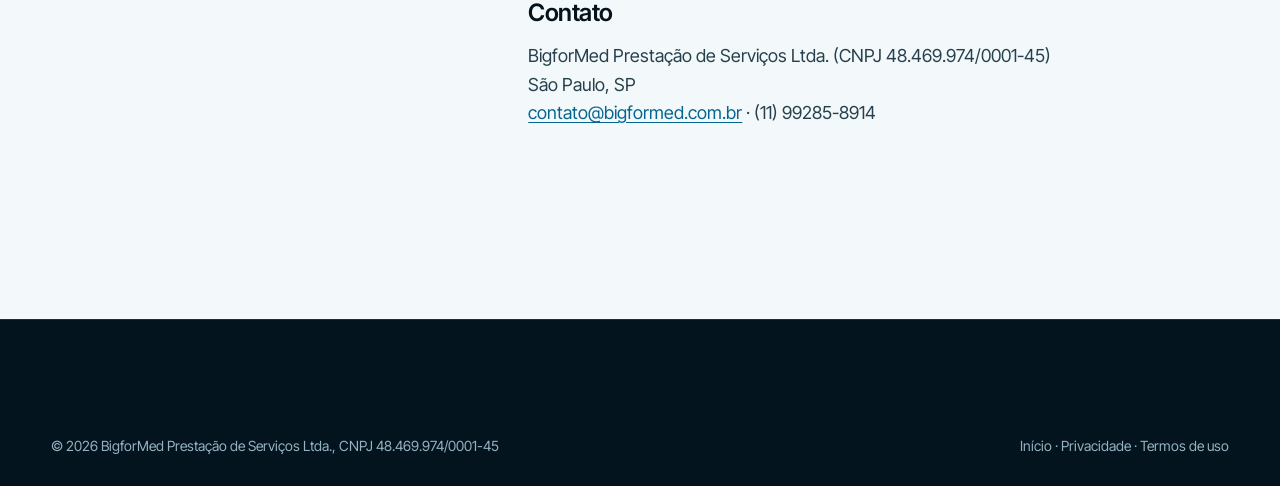
==== commit bc6af999: "Volta para o visual escuro com movimento (v2) O Jhonny comparou as duas versões e escolheu a escura," ====
--- a/privacidade/index.html
+++ b/privacidade/index.html
@@ -9,17 +9,17 @@
   <link rel="icon" type="image/png" href="/img/favicon.png">
   <link rel="preconnect" href="https://fonts.googleapis.com">
   <link rel="preconnect" href="https://fonts.gstatic.com" crossorigin>
-  <link href="https://fonts.googleapis.com/css2?family=Big+Shoulders:wght@800&family=Public+Sans:wght@400;600&display=swap" rel="stylesheet">
+  <link href="https://fonts.googleapis.com/css2?family=Inter+Tight:wght@300;400;500;600;700&family=Instrument+Serif:ital@0;1&display=swap" rel="stylesheet">
   <link rel="stylesheet" href="/css/site.css">
 </head>
 <body class="legal-page">
-<header class="bar is-shown" id="topo" data-ground="paper">
-  <a class="bar__brand" href="/" aria-label="BigforMed, página inicial"><img class="bar__logo" src="/img/bigformed-logo.png" alt="BigforMed" width="900" height="334"></a>
-  <a class="btn btn--accent bar__cta" href="/#contato" style="margin-left:auto;display:inline-flex">Fale com a gente</a>
+<header class="nav is-scrolled" id="topo">
+  <a class="nav__brand" href="/" aria-label="BigforMed, página inicial"><img class="nav__logo-dark" src="/img/bigformed-logo-dark.png" alt="BigforMed" width="900" height="334"></a>
+  <a class="btn btn--glow" href="/#contato" style="margin-left:auto"><span>Fale com a gente</span></a>
 </header>
-<main class="legal">
+<main class="legal"><div class="container legal__grid">
 <div class="legal__head">
-  <h1>Política de privacidade</h1>
+  <h1>Política de <em>privacidade</em></h1>
   <p>Última atualização: novembro de 2026</p>
 </div>
 <div class="legal__body">
@@ -53,10 +53,12 @@
   <h2>Contato</h2>
   <p>BigforMed Prestação de Serviços Ltda. (CNPJ 48.469.974/0001-45)<br>São Paulo, SP<br><a href="mailto:contato@bigformed.com.br">contato@bigformed.com.br</a> · (11) 99285-8914</p>
 </div>
-</main>
-<footer class="legal__foot">
-  <p>© 2026 BigforMed Prestação de Serviços Ltda., CNPJ 48.469.974/0001-45</p>
-  <p><a href="/">Início</a> · <a href="/privacidade">Privacidade</a> · <a href="/termos">Termos de uso</a></p>
-</footer>
+</div></main>
+<footer class="footer"><div class="container">
+  <div class="footer__legal" style="margin-top:0;border:0;padding:0">
+    <p>© 2026 BigforMed Prestação de Serviços Ltda., CNPJ 48.469.974/0001-45</p>
+    <p><a href="/">Início</a> · <a href="/privacidade">Privacidade</a> · <a href="/termos">Termos de uso</a></p>
+  </div>
+</div></footer>
 </body>
 </html>
--- a/css/site.css
+++ b/css/site.css
@@ -1,435 +1,591 @@
 /* =========================================================
-   BigforMed — "Loud and flat"
-   Cartaz de rua com a voz da marca: o logotipo BIGforMED já é pesado e gritado,
-   então o site fala no mesmo volume. Cores chapadas do próprio logo.
+   BigforMed — folha única
+   Cores tiradas do logo: azul do elefante #05658F e azul-marinho #033348.
    ========================================================= */
 :root {
-  /* cores da marca, chapadas */
-  --paper: #E9F0F3;      /* chão do hero e das seções claras */
-  --white: #FFFFFF;
-  --ink: #033348;        /* azul-marinho do logo: tinta */
-  --deep: #021B28;       /* o fundo mais escuro, para a cena das cartas */
-  --petrol: #05658F;     /* azul do elefante */
-  --cyan: #4DBEEE;       /* luz da marca: a ação */
-  --ink-soft: #2F5566;   /* notas secundárias sobre o papel */
-  --on-dark: #FFFFFF;
-  --on-dark-soft: #B9D6E3;
-
-  /* nomes que o palco das cenas lê */
-  --ground: var(--paper);
-  --muted: var(--ink-soft);
-  --accent: var(--cyan);
-  --font-display: "Big Shoulders", "Arial Narrow", sans-serif;
-  --font-text: "Public Sans", system-ui, sans-serif;
-
-  /* cinco tamanhos, e só */
-  --step-small: 0.875rem;                                   /* 14 */
-  --step-body: clamp(1.0625rem, 1rem + 0.25vw, 1.1875rem);   /* 17–19 */
-  --step-lead: clamp(1.375rem, 1.1rem + 0.8vw, 1.875rem);    /* 22–30 */
-  --step-head: clamp(2.75rem, 1.4rem + 4.4vw, 5.25rem);      /* 44–84 */
-  --step-giant: clamp(5.25rem, 1rem + 12.4vw, 13rem);        /* 84–208 */
-
-  --m: clamp(20px, 2.2vw, 32px);         /* a margem única da página */
-  --gap: clamp(120px, 12vw, 200px);       /* entre seções */
-  --ease-out: cubic-bezier(.16, 1, .3, 1);
+  --bg: #03141E;          /* noite azul: fundo principal */
+  --bg-2: #062233;
+  --navy: #033348;
+  --petrol: #05658F;
+  --cyan: #4DBEEE;        /* luz da marca: ações e destaques */
+  --ice: #BFE9FB;
+  --paper: #F3F8FA;
+  --paper-2: #E6F0F4;
+  --ink: #04131C;
+  --ink-soft: #4A6270;
+  --text: #EAF5FA;
+  --text-soft: #94B3C2;
+  --line: rgba(191, 233, 251, .12);
+  --glass: rgba(255, 255, 255, .045);
+
+  --sans: "Inter Tight", system-ui, -apple-system, "Segoe UI", sans-serif;
+  --serif: "Instrument Serif", Georgia, serif;
+
+  --container: 1320px;
+  --m: clamp(20px, 4vw, 56px);
+  --section: clamp(110px, 14vw, 200px);
+  --radius: 28px;
+  --ease: cubic-bezier(.16, 1, .3, 1);
 }
 
 *, *::before, *::after { box-sizing: border-box; }
 html { -webkit-text-size-adjust: 100%; overflow-x: clip; }
+html.lenis, html.lenis body { height: auto; }
+.lenis.lenis-smooth { scroll-behavior: auto !important; }
 body {
-  margin: 0; background: var(--paper); color: var(--ink);
-  font: 400 var(--step-body)/1.5 var(--font-text);
-  -webkit-font-smoothing: antialiased; overflow-x: clip;
+  margin: 0; background: var(--bg); color: var(--text);
+  font-family: var(--sans); font-size: clamp(1rem, .96rem + .2vw, 1.125rem); line-height: 1.6;
+  -webkit-font-smoothing: antialiased; text-rendering: optimizeLegibility;
+  overflow-x: clip;
 }
 img, svg { display: block; max-width: 100%; }
 img { height: auto; }
-h1, h2, h3, p, ul, ol, dl, dd, figure, blockquote { margin: 0; padding: 0; }
+h1, h2, h3, p, ul, ol, figure, blockquote { margin: 0; padding: 0; }
 ul, ol { list-style: none; }
-a { color: inherit; }
-button, input { font: inherit; color: inherit; }
-h1, h2, h3 { font-family: var(--font-display); font-weight: 800; text-transform: uppercase; letter-spacing: -0.005em; line-height: .88; }
+a { color: inherit; text-decoration: none; }
+button { font: inherit; color: inherit; }
+em { font-family: var(--serif); font-style: italic; font-weight: 400; letter-spacing: -0.01em; }
+h1, h2 { font-weight: 500; letter-spacing: -0.045em; line-height: .98; }
+h3 { font-weight: 600; letter-spacing: -0.02em; line-height: 1.15; }
+::selection { background: var(--cyan); color: var(--bg); }
+:focus-visible { outline: 2px solid var(--cyan); outline-offset: 4px; border-radius: 6px; }
 [hidden] { display: none !important; }
-::selection { background: var(--cyan); color: var(--ink); }
-:focus-visible { outline: 3px solid var(--cyan); outline-offset: 3px; }
 .sr-only { position: absolute; width: 1px; height: 1px; overflow: hidden; clip: rect(0 0 0 0); white-space: nowrap; }
-.skip { position: fixed; left: -9999px; top: 8px; z-index: 300; background: var(--cyan); color: var(--ink); padding: 12px 16px; }
-.skip:focus { left: 8px; }
-
-/* ---------- Botões: retângulo reto, uma cor ---------- */
+.skip { position: fixed; left: -9999px; top: 12px; z-index: 300; background: var(--cyan); color: var(--bg); padding: 10px 16px; border-radius: 99px; }
+.skip:focus { left: 12px; }
+.container { width: 100%; max-width: calc(var(--container) + var(--m) * 2); margin-inline: auto; padding-inline: var(--m); }
+
+/* Granulado de filme por cima de tudo: tira o "liso de computador" */
+.grain {
+  position: fixed; inset: -50%; z-index: 200; pointer-events: none; opacity: .06;
+  background-image: url("data:image/svg+xml,%3Csvg xmlns='http://www.w3.org/2000/svg' width='160' height='160'%3E%3Cfilter id='n'%3E%3CfeTurbulence type='fractalNoise' baseFrequency='.9' numOctaves='3' stitchTiles='stitch'/%3E%3C/filter%3E%3Crect width='100%25' height='100%25' filter='url(%23n)'/%3E%3C/svg%3E");
+  animation: grain 1s steps(6) infinite;
+}
+@keyframes grain { 0%,100% { transform: translate(0,0) } 20% { transform: translate(-3%,2%) } 40% { transform: translate(2%,-3%) } 60% { transform: translate(-2%,-1%) } 80% { transform: translate(3%,3%) } }
+
+/* Etiqueta pequena com ponto pulsando */
+.tag {
+  display: inline-flex; align-items: center; gap: 10px;
+  font-size: .8125rem; font-weight: 500; letter-spacing: .08em; text-transform: uppercase; color: var(--cyan);
+}
+.pulse { width: 8px; height: 8px; border-radius: 50%; background: var(--cyan); box-shadow: 0 0 0 0 rgba(77,190,238,.6); animation: pulse 2.2s infinite; }
+@keyframes pulse { 70% { box-shadow: 0 0 0 10px rgba(77,190,238,0) } 100% { box-shadow: 0 0 0 0 rgba(77,190,238,0) } }
+
+/* ---------- Botões ---------- */
 .btn {
-  display: inline-flex; align-items: center; justify-content: center;
-  min-height: 52px; padding: 0 26px; border: 0; border-radius: 0; cursor: pointer;
-  font-weight: 600; font-size: var(--step-body); text-decoration: none; white-space: nowrap;
-  transition: transform 160ms var(--ease-out), background-color 200ms, color 200ms;
-}
-.btn:active { transform: scale(.97); }
-.btn--lg { min-height: 64px; padding: 0 32px; }
-.btn--ink { background: var(--ink); color: var(--white); }
-.btn--accent { background: var(--cyan); color: var(--ink); }
+  position: relative; display: inline-flex; align-items: center; justify-content: center; gap: 10px;
+  height: 48px; padding: 0 24px; border-radius: 99px; border: 0; cursor: pointer;
+  font-weight: 600; font-size: .9375rem; letter-spacing: -0.01em; white-space: nowrap;
+  transition: background-color .4s var(--ease), color .4s, box-shadow .4s, border-color .4s;
+  will-change: transform;
+}
+.btn svg { width: 18px; height: 18px; fill: none; stroke: currentColor; stroke-width: 2; stroke-linecap: round; stroke-linejoin: round; transition: transform .5s var(--ease); }
+.btn:hover svg { transform: translateX(4px); }
+.btn--lg { height: 60px; padding: 0 30px; font-size: 1rem; }
+.btn--glow { background: var(--cyan); color: var(--bg); box-shadow: 0 0 0 0 rgba(77,190,238,0), 0 10px 40px -10px rgba(77,190,238,.7); }
+.btn--glow:hover { background: #fff; box-shadow: 0 0 0 6px rgba(77,190,238,.18), 0 20px 50px -12px rgba(77,190,238,.9); }
+.btn--ghost { color: var(--text); border: 1px solid rgba(234,245,250,.25); background: rgba(255,255,255,.03); backdrop-filter: blur(8px); }
+.btn--ghost:hover { border-color: var(--text); background: rgba(255,255,255,.08); }
+.round {
+  width: 56px; height: 56px; border-radius: 50%; display: grid; place-items: center; cursor: pointer;
+  border: 1px solid rgba(4,19,28,.18); background: transparent; transition: background-color .4s, color .4s, border-color .4s;
+}
+.round svg { width: 20px; height: 20px; fill: none; stroke: currentColor; stroke-width: 2; stroke-linecap: round; stroke-linejoin: round; }
+.round:hover { background: var(--ink); color: var(--paper); border-color: var(--ink); }
+
+/* ---------- Abertura ---------- */
+.loader { display: none; }
+.js .loader {
+  position: fixed; inset: 0; z-index: 250; display: grid; place-items: center;
+  background: var(--bg);
+}
+.loader__mark { width: 92px; }
+.loader__mark img { width: 100%; filter: brightness(0) invert(1); opacity: .95; }
+.loader__count { position: absolute; right: var(--m); bottom: calc(var(--m) - 10px); font-size: clamp(3rem, 8vw, 7rem); font-weight: 300; letter-spacing: -0.05em; color: var(--text); font-variant-numeric: tabular-nums; }
+.is-loaded .loader { pointer-events: none; }
+
+/* ---------- Cursor ---------- */
+.cursor { display: none; }
 @media (hover: hover) and (pointer: fine) {
-  .btn--ink:hover { background: var(--petrol); }
-  .btn--accent:hover { background: var(--white); }
-}
-
-/* ---------- Barra fixa (aparece depois do hero) ---------- */
-.bar {
-  position: fixed; inset: 0 0 auto 0; z-index: 100; height: 64px;
-  display: flex; align-items: center; gap: 28px; padding: 0 var(--m);
-  background: var(--paper); color: var(--ink);
-  transform: translateY(-100%); transition: transform 400ms var(--ease-out), background-color 300ms, color 300ms;
-}
-.bar.is-shown { transform: none; }
-.bar__brand { position: relative; display: block; }
-.bar__logo { height: 32px; width: auto; transition: opacity 300ms; }
-.bar__logo--light { position: absolute; inset: 0; opacity: 0; }
-.bar__links { display: flex; gap: 26px; margin-left: auto; font-size: var(--step-small); font-weight: 600; }
-.bar__links a, .hero__links a { text-decoration: underline; text-decoration-color: transparent; text-underline-offset: .3em; text-decoration-thickness: 2px; transition: text-decoration-color 200ms; }
-.bar__links a:hover, .bar__links a.is-active, .hero__links a:hover { text-decoration-color: currentColor; }
-.bar__cta { min-height: 44px; padding: 0 18px; font-size: var(--step-small); }
-.bar__menu { display: none; margin-left: auto; min-height: 44px; padding: 0 4px; border: 0; background: none; cursor: pointer; font-weight: 600; }
-/* a barra muda de tinta com o capítulo */
-.bar[data-ground="deep"], .bar[data-ground="ink"] { background: var(--deep); color: var(--white); }
-.bar[data-ground="petrol"] { background: var(--petrol); color: var(--white); }
-.bar[data-ground="cyan"] { background: var(--cyan); color: var(--ink); }
-.bar[data-ground="white"] { background: var(--white); }
-.bar[data-ground="deep"] .bar__logo--ink, .bar[data-ground="ink"] .bar__logo--ink, .bar[data-ground="petrol"] .bar__logo--ink { opacity: 0; }
-.bar[data-ground="deep"] .bar__logo--light, .bar[data-ground="ink"] .bar__logo--light, .bar[data-ground="petrol"] .bar__logo--light { opacity: 1; }
-.bar[data-ground="petrol"] .bar__cta { background: var(--white); }
+  .has-cursor .cursor { display: block; position: fixed; inset: 0; pointer-events: none; z-index: 240; }
+  .cursor__dot, .cursor__ring { position: fixed; left: 0; top: 0; border-radius: 50%; pointer-events: none; }
+  .cursor__dot { width: 6px; height: 6px; margin: -3px 0 0 -3px; background: var(--cyan); }
+  .cursor__ring {
+    width: 38px; height: 38px; margin: -19px 0 0 -19px; border: 1px solid rgba(77,190,238,.55);
+    display: grid; place-items: center; transition: width .45s var(--ease), height .45s var(--ease), margin .45s var(--ease), background-color .3s, border-color .3s;
+  }
+  .cursor__label { font-style: normal; font-family: var(--sans); font-size: .75rem; font-weight: 600; color: var(--bg); opacity: 0; transition: opacity .2s; }
+  .cursor.is-hover .cursor__ring { width: 64px; height: 64px; margin: -32px 0 0 -32px; background: rgba(77,190,238,.12); border-color: var(--cyan); }
+  .cursor.is-label .cursor__ring { width: 92px; height: 92px; margin: -46px 0 0 -46px; background: var(--cyan); border-color: var(--cyan); }
+  .cursor.is-label .cursor__label { opacity: 1; }
+  .cursor.is-light .cursor__dot { background: var(--petrol); }
+  .cursor.is-light .cursor__ring { border-color: rgba(5,101,143,.5); }
+}
+
+/* ---------- Navegação ---------- */
+.nav {
+  position: fixed; z-index: 100; top: 16px; left: 50%; transform: translateX(-50%);
+  width: min(calc(100% - 32px), 1240px); height: 64px;
+  display: flex; align-items: center; gap: 24px; padding: 0 10px 0 24px;
+  border-radius: 99px; border: 1px solid transparent;
+  transition: background-color .5s var(--ease), border-color .5s, transform .6s var(--ease), box-shadow .5s;
+}
+.nav.is-scrolled { background: rgba(3, 20, 30, .62); border-color: var(--line); backdrop-filter: blur(18px) saturate(1.4); -webkit-backdrop-filter: blur(18px) saturate(1.4); box-shadow: 0 20px 60px -30px rgba(0,0,0,.6); }
+.nav.is-hidden { transform: translate(-50%, -140%); }
+.nav__brand { position: relative; display: block; }
+.nav__brand img { height: 34px; width: auto; transition: opacity .4s; }
+.nav__brand .nav__logo-light { position: absolute; inset: 0; opacity: 0; }
+.nav.is-light { background: rgba(243, 248, 250, .72); border-color: rgba(4,19,28,.08); box-shadow: 0 20px 60px -30px rgba(4,19,28,.25); }
+.nav.is-light .nav__links a { color: var(--ink-soft); }
+.nav.is-light .nav__links a:hover, .nav.is-light .nav__links a.is-active { color: var(--ink); background: rgba(4,19,28,.06); }
+.nav.is-light .nav__logo-dark { opacity: 0; }
+.nav.is-light .nav__logo-light { opacity: 1; }
+.nav.is-light .nav__burger { border-color: rgba(4,19,28,.15); }
+.nav.is-light .nav__burger span { background: var(--ink); }
+.nav.is-light.is-open .nav__burger span { background: var(--text); }
+.nav__links { display: flex; gap: 4px; margin-left: auto; }
+.nav__links a { position: relative; padding: 10px 14px; border-radius: 99px; font-size: .9375rem; font-weight: 500; color: var(--text-soft); transition: color .3s, background-color .3s; }
+.nav__links a:hover, .nav__links a.is-active { color: var(--text); background: rgba(255,255,255,.06); }
+.nav__menu-cta { display: none; }
+.nav__cta { height: 46px; }
+.nav__burger { display: none; width: 46px; height: 46px; border-radius: 50%; border: 1px solid var(--line); background: rgba(255,255,255,.04); cursor: pointer; position: relative; margin-left: auto; }
+.nav__burger span { position: absolute; left: 14px; right: 14px; height: 1.5px; background: var(--text); transition: transform .5s var(--ease), top .5s var(--ease); }
+.nav__burger span:first-child { top: 19px; }
+.nav__burger span:last-child { top: 26px; }
+.nav__burger[aria-expanded="true"] span:first-child { top: 22.5px; transform: rotate(45deg); }
+.nav__burger[aria-expanded="true"] span:last-child { top: 22.5px; transform: rotate(-45deg); }
+
+/* ---------- Aurora: luz que respira atrás do conteúdo ---------- */
+.aurora { position: absolute; inset: 0; overflow: hidden; pointer-events: none; }
+.aurora i { position: absolute; border-radius: 50%; filter: blur(90px); opacity: .55; mix-blend-mode: screen; will-change: transform; }
+.aurora i:nth-child(1) { width: 60vw; height: 60vw; left: -18vw; top: -24vw; background: radial-gradient(circle, #05658F 0%, transparent 65%); animation: drift1 22s ease-in-out infinite alternate; }
+.aurora i:nth-child(2) { width: 46vw; height: 46vw; right: -10vw; top: 6vh; background: radial-gradient(circle, #1B9AD6 0%, transparent 62%); opacity: .42; animation: drift2 26s ease-in-out infinite alternate; }
+.aurora i:nth-child(3) { width: 50vw; height: 50vw; left: 22vw; bottom: -34vw; background: radial-gradient(circle, #0A7FA8 0%, transparent 60%); animation: drift3 30s ease-in-out infinite alternate; }
+.aurora i:nth-child(4) { width: 22vw; height: 22vw; right: 18vw; bottom: 8vh; background: radial-gradient(circle, #7FD6F7 0%, transparent 65%); opacity: .25; animation: drift2 18s ease-in-out infinite alternate-reverse; }
+@keyframes drift1 { to { transform: translate(12vw, 10vh) scale(1.15); } }
+@keyframes drift2 { to { transform: translate(-14vw, 12vh) scale(.9); } }
+@keyframes drift3 { to { transform: translate(-8vw, -14vh) scale(1.2); } }
 
 /* ---------- Hero ---------- */
 .hero {
-  position: relative; min-height: 100svh; overflow: clip;
-  display: grid; grid-template-columns: 34% 1fr;
-  background: var(--paper);
-}
-.hero__talk { position: relative; padding: var(--m); display: flex; flex-direction: column; }
-.hero__brand img { width: clamp(150px, 13vw, 210px); }
-.hero__say { margin-top: 22vh; max-width: 26ch; display: flex; flex-direction: column; align-items: flex-start; gap: 28px; }
-.hero__lead { font-size: 1.375rem; line-height: 1.35; letter-spacing: -0.01em; }
-.switch { display: inline-flex; background: var(--white); }
-.switch button {
-  min-height: 46px; padding: 0 16px; border: 0; cursor: pointer; background: transparent;
-  font-size: var(--step-small); font-weight: 600; color: var(--ink);
-  transition: background-color 250ms, color 250ms;
-}
-.switch button[aria-pressed="true"] { background: var(--cyan); }
-@media (hover: hover) and (pointer: fine) { .switch button[aria-pressed="false"]:hover { background: var(--paper); } }
-
-.hero__wide { position: relative; padding: var(--m) var(--m) 0 0; display: flex; flex-direction: column; }
-.hero__links { display: flex; gap: 32px; font-size: var(--step-small); font-weight: 600; min-height: 44px; align-items: center; margin-top: -6px; }
-.hero__title { font-size: min(var(--step-giant), 12.2vw); line-height: .82; margin-top: 7vh; letter-spacing: -0.01em; }
-.hero__title .line { display: block; overflow: hidden; padding-bottom: .06em; margin-bottom: -.06em; }
-.hero__title [data-line] { display: block; }
-.hero__photo { position: relative; margin-top: auto; padding-top: 48px; height: 44svh; min-height: 260px; }
-.hero__photo img { width: 100%; height: 100%; object-fit: cover; object-position: 50% 30%; }
-.hero__figure {
-  position: absolute; left: 0; top: 0; width: 260px; padding: 20px 22px;
-  background: var(--cyan); color: var(--ink); display: grid; gap: 6px;
-}
-.hero__figure strong { font: 800 var(--step-head)/.9 var(--font-display); }
-.hero__figure > span { font-size: var(--step-small); font-weight: 600; line-height: 1.35; }
-
-/* ---------- Parceiros: o cartão impresso ---------- */
-.patrons { background: var(--petrol); padding-top: var(--gap); overflow: clip; display: flex; justify-content: center; align-items: flex-start; }
-.patrons__card { width: min(56vw, 860px); background: var(--paper); padding: 56px 56px 200px; margin-bottom: -110px; rotate: -1.5deg; text-align: center; }
-.patrons__card h2 { font-size: var(--step-lead); line-height: 1; }
-.patrons__photo { margin: 32px 0 36px; aspect-ratio: 16 / 9; overflow: clip; }
-.patrons__photo img { width: 100%; height: 100%; object-fit: cover; }
-.patrons__lists { display: grid; grid-template-columns: 1fr 1.3fr; gap: 40px; text-align: left; }
-.patrons__lists h3 { font: 800 var(--step-lead)/1.1 var(--font-display); color: var(--petrol); margin-bottom: 8px; }
-.patrons__lists li { font-size: var(--step-lead); line-height: 1.25; letter-spacing: -0.01em; padding: 6px 0; }
-
-/* ---------- Soluções: cartas em leque (cena) ---------- */
-.fan { background: var(--deep); color: var(--on-dark); }
-.fan__stage { padding: var(--gap) var(--m); }
-.fan__head { max-width: 640px; }
-.fan__head h2 { font-size: var(--step-head); }
-.fan__head p { margin-top: 18px; color: var(--on-dark); max-width: 44ch; }
-/* composição final (sem script, movimento reduzido, celular): o leque já aberto */
-.fan__table { position: relative; width: 1090px; max-width: 100%; height: 470px; margin: 64px auto 0; }
-.fcard {
-  position: absolute; top: 20px; width: 340px; height: 420px; padding: 28px;
-  display: flex; flex-direction: column; gap: 18px; color: var(--ink);
-}
-.fcard > * { max-width: 240px; }
-.fcard h3 { font-size: var(--step-lead); line-height: .95; }
-.fcard p { font-size: var(--step-small); line-height: 1.45; margin-top: auto; }
-.fcard__pic { width: 204px; aspect-ratio: 1; overflow: clip; background: var(--ink); }
-.fcard__pic img { width: 100%; height: 100%; object-fit: cover; }
-.fcard--cyan { background: var(--cyan); left: 0; rotate: -4deg; }
-.fcard--white { background: var(--white); left: 250px; rotate: 2deg; }
-.fcard--petrol { background: var(--petrol); color: var(--white); left: 500px; rotate: -2deg; }
-.fcard--paper { background: var(--paper); left: 750px; rotate: 4deg; }
-/* Fragmentos de interface: o produto de verdade, em miniatura */
-.fcard__pic--ui { background: var(--paper); padding: 14px; display: grid; }
-.ui-site { background: var(--white); display: grid; grid-template-rows: auto 1fr auto; font-size: 11px; line-height: 1.2; }
-.ui-site__top { display: flex; justify-content: space-between; padding: 7px 8px; background: var(--ink); color: var(--white); }
-.ui-site__top b { font-weight: 600; } .ui-site__top i { font-style: normal; opacity: .8; }
-.ui-site__hero { padding: 14px 8px; display: grid; gap: 6px; background: var(--petrol); color: var(--white); align-content: end; }
-.ui-site__hero strong { font: 800 22px/0.9 var(--font-display); text-transform: uppercase; }
-.ui-site__hero span { justify-self: start; background: var(--cyan); color: var(--ink); padding: 3px 6px; font-weight: 600; }
-.ui-site__row { display: grid; grid-template-columns: repeat(3, 1fr); }
-.ui-site__row { gap: 2px; background: var(--paper); }
-.ui-site__row span { padding: 7px 4px; text-align: center; background: var(--white); }
-.ui-course { background: var(--ink); color: var(--white); display: grid; grid-template-rows: 1fr auto auto; font-size: 11px; }
-.ui-course__video { display: grid; place-items: center; background: var(--petrol); }
-.ui-course__play { width: 34px; height: 34px; background: var(--white); clip-path: polygon(30% 20%, 30% 80%, 80% 50%); }
-.ui-course__meta { display: grid; gap: 2px; padding: 8px; }
-.ui-course__meta strong { font-weight: 600; } .ui-course__meta span { opacity: .8; }
-.ui-course__bar { height: 6px; background: #0B4A66; }
-.ui-course__bar i { display: block; height: 100%; width: 64%; background: var(--cyan); }
-
-/* ---------- Como funciona: escada ---------- */
-.steps { background: var(--paper); padding: var(--gap) var(--m); }
-.steps__list { display: grid; grid-template-columns: repeat(12, 1fr); column-gap: 24px; row-gap: 56px; }
-.steps__item { grid-column: span 8; }
-.steps__item:nth-child(1) { grid-column: 1 / span 8; }
-.steps__item:nth-child(2) { grid-column: 3 / span 8; }
-.steps__item:nth-child(3) { grid-column: 5 / span 8; }
-.steps__item:nth-child(4) { grid-column: 5 / span 8; margin-left: calc((100% + 24px) / 4); }
-.steps__line { font-size: var(--step-head); line-height: 1; }
-.steps__line--accent { color: var(--petrol); }
-.steps__item p { margin-top: 14px; max-width: 40ch; }
-
-/* ---------- Resultados: placas em degrau ---------- */
-.figures { background: var(--white); padding: var(--gap) var(--m); }
-.figures__grid { display: grid; grid-template-columns: repeat(12, 1fr); grid-template-rows: 14vh 12vh 18vh 26vh; gap: 8px; min-height: 70vh; }
-.ftile { display: flex; flex-direction: column; justify-content: space-between; padding: 28px; }
-.ftile__num { font: 800 var(--step-head)/.9 var(--font-display); letter-spacing: -0.01em; font-variant-numeric: tabular-nums; white-space: nowrap; }
-.ftile__cap { max-width: 26ch; font-weight: 600; }
-.ftile--tall { grid-column: 1 / 7; grid-row: 1 / 5; background: var(--cyan); }
-.ftile--tall .ftile__num { font-size: var(--step-giant); }
-.ftile--ink { grid-column: 7 / 10; grid-row: 2 / 5; background: var(--ink); color: var(--white); }
-.ftile--petrol { grid-column: 10 / 13; grid-row: 3 / 5; background: var(--petrol); color: var(--white); }
-.figures__title { grid-column: 7 / 13; grid-row: 1 / 2; align-self: end; font-size: var(--step-lead); line-height: 1; }
-
-/* ---------- Cena: a janela do elefante ---------- */
-.window { background: var(--ink); color: var(--white); }
-.window__stage { padding: var(--gap) var(--m); display: grid; gap: 40px; }
-.window__title { font-size: var(--step-head); text-align: center; position: relative; z-index: 2; }
-.window__pic { aspect-ratio: 16 / 9; overflow: clip; }
-.window__pic img { width: 100%; height: 100%; object-fit: cover; }
-.window__cap { max-width: 52ch; font-size: var(--step-body); position: relative; z-index: 3; }
-.window.is-live .window__stage { padding: 0; display: block; }
-.window.is-live .window__title { position: absolute; left: var(--m); right: var(--m); top: 14svh; }
-.window.is-live .window__pic {
-  position: absolute; inset: 0; aspect-ratio: auto; z-index: 1;
-  -webkit-mask: url("/img/elefante.png") no-repeat; mask: url("/img/elefante.png") no-repeat;
-  -webkit-mask-size: var(--ms, 200px) auto; mask-size: var(--ms, 200px) auto;
-  -webkit-mask-position: var(--mx, 50%) var(--my, 50%); mask-position: var(--mx, 50%) var(--my, 50%);
-}
-.window.is-live .window__cap { position: absolute; left: var(--m); bottom: var(--m); background: var(--ink); padding: 22px 24px; max-width: 520px; }
-
-/* ---------- Depoimentos: tiras de papel ---------- */
-.slips { background: var(--cyan); padding: var(--gap) var(--m) 0; overflow: clip; }
-.slips h2 { font-size: var(--step-head); max-width: 8em; }
-.slips__row { position: relative; display: flex; justify-content: center; gap: 0; margin-top: 56px; }
-.slip {
-  width: 340px; padding: 36px 28px 44px; background: var(--paper); color: var(--ink); text-align: left;
-  clip-path: polygon(0 3%, 5% 0, 10% 3%, 15% 0, 20% 3%, 25% 0, 30% 3%, 35% 0, 40% 3%, 45% 0, 50% 3%, 55% 0, 60% 3%, 65% 0, 70% 3%, 75% 0, 80% 3%, 85% 0, 90% 3%, 95% 0, 100% 3%, 100% 97%, 95% 100%, 90% 97%, 85% 100%, 80% 97%, 75% 100%, 70% 97%, 65% 100%, 60% 97%, 55% 100%, 50% 97%, 45% 100%, 40% 97%, 35% 100%, 30% 97%, 25% 100%, 20% 97%, 15% 100%, 10% 97%, 5% 100%, 0 97%);
-}
-.slip--a { rotate: -4deg; margin-right: -40px; margin-bottom: -60px; padding-bottom: 120px; }
-.slip--b { rotate: 3deg; margin-top: 60px; margin-bottom: -60px; padding-bottom: 160px; }
-.slip figcaption { display: grid; gap: 2px; text-align: left; padding-top: 22px; }
-.slip figcaption strong { font-weight: 600; font-size: var(--step-body); }
-.slip figcaption span { font-size: var(--step-small); color: var(--ink-soft); }
-.slip blockquote p { font-size: 1.375rem; line-height: 1.3; letter-spacing: -0.01em; }
-
-/* ---------- Quem somos ---------- */
-.about { background: var(--paper); padding: var(--gap) var(--m) clamp(96px, 9vw, 140px); }
-.about h2 { font-size: var(--step-head); }
-.about__lead { margin-top: 24px; max-width: 44ch; font-size: var(--step-lead); line-height: 1.3; }
-.about__tiles { display: grid; grid-template-columns: repeat(12, 1fr); gap: 16px; margin-top: 72px; align-items: start; }
-.about__photo { grid-column: 1 / 9; position: relative; aspect-ratio: 16 / 10; overflow: clip; }
-.about__photo img { width: 100%; height: 100%; object-fit: cover; }
-.about__note { position: absolute; right: 0; top: 0; width: 340px; padding: 22px; background: var(--paper); font-size: var(--step-body); }
-.about__side { grid-column: 9 / 13; display: grid; gap: 28px; }
-.about__mark { background: var(--petrol); aspect-ratio: 4 / 3.6; display: grid; place-items: center; padding: 12%; }
-.about__mark svg { width: 70%; height: auto; overflow: visible; }
-.about__facts { display: grid; grid-template-columns: 1fr 1fr; gap: 22px 16px; }
-.about__facts li { display: grid; gap: 4px; }
-.about__facts strong { font: 800 var(--step-lead)/1 var(--font-display); }
-.about__facts span:not([data-roll]) { font-size: var(--step-small); color: var(--ink-soft); }
-
-/* ---------- Perguntas ---------- */
-.faq { background: var(--white); padding: clamp(96px, 9vw, 140px) var(--m); display: grid; grid-template-columns: repeat(12, 1fr); column-gap: 24px; align-items: start; }
-.faq__title { grid-column: 1 / 5; font-size: var(--step-head); position: sticky; top: 96px; max-width: 6em; }
-.faq__list { grid-column: 5 / 13; display: grid; gap: 8px; }
-.qa { background: var(--paper); transition: background-color 250ms; }
+  position: relative; min-height: 100svh; overflow: hidden; isolation: isolate;
+  display: flex; flex-direction: column; justify-content: flex-end;
+  padding: 140px var(--m) 40px;
+}
+.hero__grid {
+  position: absolute; inset: 0; z-index: -1;
+  background-image: linear-gradient(var(--line) 1px, transparent 1px), linear-gradient(90deg, var(--line) 1px, transparent 1px);
+  background-size: 88px 88px; opacity: .5;
+  mask-image: radial-gradient(ellipse 70% 60% at 70% 40%, #000 0%, transparent 75%);
+  -webkit-mask-image: radial-gradient(ellipse 70% 60% at 70% 40%, #000 0%, transparent 75%);
+}
+.hero .aurora { z-index: -2; }
+/* O elefante do logo, gigante, recortando uma luz que gira por dentro */
+.hero__elephant {
+  position: absolute; z-index: -1; right: -7vw; top: 50%; translate: 0 -50%;
+  width: min(46vw, 720px); opacity: .85; aspect-ratio: 569 / 600;
+  -webkit-mask: url("/img/elefante.png") center / contain no-repeat; mask: url("/img/elefante.png") center / contain no-repeat;
+  will-change: transform;
+}
+.hero__elephant-fill {
+  position: absolute; inset: -30%;
+  background: conic-gradient(from 0deg, #05658F, #4DBEEE, #0B3D57, #BFE9FB, #05658F);
+  animation: spin 14s linear infinite; opacity: .9;
+}
+@keyframes spin { to { transform: rotate(1turn); } }
+
+.hero__inner { position: relative; max-width: var(--container); width: 100%; margin: 0 auto; }
+.hero__tag { margin-bottom: 28px; }
+.switch {
+  position: relative; display: inline-grid; grid-template-columns: 1fr 1fr; padding: 5px; margin-bottom: 34px;
+  border-radius: 99px; background: rgba(255,255,255,.05); border: 1px solid var(--line); backdrop-filter: blur(10px);
+}
+.switch button { position: relative; z-index: 1; border: 0; background: none; cursor: pointer; height: 42px; padding: 0 20px; border-radius: 99px; font-size: .9375rem; font-weight: 500; color: var(--text-soft); transition: color .4s; }
+.switch button[aria-pressed="true"] { color: var(--bg); }
+.switch__thumb { position: absolute; z-index: 0; top: 5px; bottom: 5px; left: 5px; width: calc(50% - 5px); border-radius: 99px; background: var(--cyan); transition: transform .6s var(--ease); box-shadow: 0 8px 30px -8px rgba(77,190,238,.8); }
+[data-audience="industria"] .switch__thumb { transform: translateX(100%); }
+
+.hero__title { font-size: clamp(3rem, 1rem + 7.4vw, 8.75rem); max-width: 11.5em; }
+.hero__title em { color: var(--cyan); padding-right: .06em; }
+.hero__line { display: block; }
+.hero__bottom { display: grid; grid-template-columns: minmax(0, 1fr) auto; align-items: end; gap: 40px; margin-top: clamp(28px, 4vw, 48px); }
+.hero__lead { max-width: 46ch; font-size: clamp(1.0625rem, 1rem + .35vw, 1.3125rem); line-height: 1.5; color: var(--text-soft); }
+.hero__actions { display: flex; gap: 12px; flex-wrap: wrap; }
+.hero__stats {
+  position: relative; display: grid; grid-template-columns: repeat(3, auto); justify-content: start; gap: clamp(28px, 6vw, 96px);
+  max-width: var(--container); width: 100%; margin: clamp(48px, 7vh, 88px) auto 0; padding-top: 28px; border-top: 1px solid var(--line);
+}
+.hero__stats li { display: grid; gap: 2px; }
+.hero__stats strong { font-size: clamp(1.5rem, 1.1rem + 1.2vw, 2.25rem); font-weight: 500; letter-spacing: -0.04em; font-variant-numeric: tabular-nums; }
+.hero__stats li > span { font-size: .875rem; color: var(--text-soft); }
+.hero__scroll { position: absolute; right: var(--m); bottom: 40px; width: 28px; height: 46px; border-radius: 99px; border: 1px solid rgba(234,245,250,.3); }
+.hero__scroll span { position: absolute; left: 50%; top: 9px; width: 3px; height: 8px; margin-left: -1.5px; border-radius: 3px; background: var(--cyan); animation: wheel 1.8s var(--ease) infinite; }
+@keyframes wheel { 0% { transform: translateY(0); opacity: 1 } 70% { transform: translateY(16px); opacity: 0 } 100% { opacity: 0 } }
+
+/* Palavras partidas para as animações de entrada */
+.w { display: inline-block; overflow: hidden; vertical-align: top; padding-bottom: .12em; margin-bottom: -.12em; }
+.w > span { display: inline-block; will-change: transform; }
+
+/* ---------- Parceiros ---------- */
+.partners { position: relative; padding: clamp(64px, 8vw, 110px) 0; background: var(--bg); border-top: 1px solid var(--line); border-bottom: 1px solid var(--line); }
+.partners__title { text-align: center; font-size: .9375rem; font-weight: 500; letter-spacing: 0; color: var(--text-soft); margin: 0 var(--m) clamp(36px, 5vw, 56px); line-height: 1.4; }
+.marquee { overflow: hidden; mask-image: linear-gradient(90deg, transparent, #000 12%, #000 88%, transparent); -webkit-mask-image: linear-gradient(90deg, transparent, #000 12%, #000 88%, transparent); }
+.marquee + .marquee { margin-top: 16px; }
+.marquee__track { display: flex; gap: 16px; width: max-content; animation: marquee 50s linear infinite; }
+.marquee[data-dir="right"] .marquee__track { animation-direction: reverse; animation-duration: 56s; }
+.marquee:hover .marquee__track { animation-play-state: paused; }
+.marquee__track li {
+  display: grid; place-items: center; width: clamp(180px, 18vw, 250px); height: clamp(88px, 8vw, 112px);
+  border-radius: 20px; background: #F3F8FA;
+  transition: background-color .5s var(--ease), transform .6s var(--ease);
+}
+.marquee__track li img { max-height: 50%; max-width: 68%; width: auto; object-fit: contain; filter: grayscale(1) contrast(1.1); opacity: .7; mix-blend-mode: multiply; transition: filter .5s, opacity .5s; }
+.marquee__track li:hover { background: #fff; transform: translateY(-4px); }
+.marquee__track li:hover img { filter: none; opacity: 1; }
+@keyframes marquee { to { transform: translateX(calc(-50% - 8px)); } }
+
+/* ---------- Manifesto ---------- */
+.manifesto { padding: var(--section) 0; background: var(--bg); }
+.manifesto__head { margin-bottom: 36px; }
+.manifesto__text { font-size: clamp(2rem, 1rem + 3.4vw, 4.5rem); font-weight: 400; letter-spacing: -0.04em; line-height: 1.06; max-width: 19em; }
+.manifesto__text em { color: var(--cyan); }
+.fw { transition: color .2s; }
+.js .manifesto__text .fw { color: rgba(234,245,250,.14); }
+.values { display: grid; grid-template-columns: repeat(3, 1fr); gap: 20px; margin-top: clamp(64px, 8vw, 112px); }
+.values li { padding: 32px; border-radius: var(--radius); background: var(--glass); border: 1px solid var(--line); transition: transform .6s var(--ease), border-color .5s, background-color .5s; }
+.values li:hover { transform: translateY(-6px); border-color: rgba(77,190,238,.4); background: rgba(77,190,238,.06); }
+.values__icon { display: grid; place-items: center; width: 52px; height: 52px; border-radius: 16px; background: rgba(77,190,238,.12); margin-bottom: 28px; }
+.values__icon svg { width: 26px; height: 26px; fill: none; stroke: var(--cyan); stroke-width: 1.8; stroke-linecap: round; stroke-linejoin: round; }
+.values h3 { font-size: 1.375rem; margin-bottom: 10px; }
+.values p { color: var(--text-soft); font-size: 1rem; }
+
+/* ---------- Soluções: trilho horizontal ---------- */
+.services { position: relative; background: var(--paper); color: var(--ink); border-radius: 40px 40px 0 0; }
+.services__pin { overflow: hidden; }
+.services__track { display: flex; gap: 24px; padding: var(--section) var(--m); width: max-content; align-items: stretch; }
+.services__intro { width: min(520px, 80vw); display: flex; flex-direction: column; gap: 24px; padding-right: 40px; justify-content: center; }
+.services__intro .tag { color: var(--petrol); }
+.services__intro h2 { font-size: clamp(2.5rem, 1.2rem + 3.6vw, 5rem); }
+.services__intro h2 em { color: var(--petrol); }
+.services__intro p { color: var(--ink-soft); max-width: 38ch; }
+.services__hint { display: inline-flex; align-items: center; gap: 10px; font-size: .875rem; font-weight: 600; color: var(--petrol); }
+.services__hint svg { width: 18px; fill: none; stroke: currentColor; stroke-width: 2; animation: nudge 1.6s var(--ease) infinite; }
+@keyframes nudge { 50% { transform: translateX(6px); } }
+.card {
+  position: relative; width: min(440px, 82vw); flex: none; display: flex; flex-direction: column;
+  border-radius: var(--radius); background: #fff; overflow: hidden;
+  box-shadow: 0 1px 0 rgba(4,19,28,.04), 0 30px 60px -40px rgba(4,19,28,.35);
+  transition: transform .7s var(--ease), box-shadow .7s var(--ease);
+}
+.card:hover { transform: translateY(-10px) rotate(-.4deg); box-shadow: 0 50px 90px -40px rgba(4,19,28,.45); }
+.card__media { position: relative; aspect-ratio: 4 / 3; overflow: hidden; background: var(--navy); }
+.card__media--photo img { width: 100%; height: 100%; object-fit: cover; filter: saturate(.75) contrast(1.05); transition: transform 1.2s var(--ease); }
+.card__media--photo::after { content: ""; position: absolute; inset: 0; background: linear-gradient(180deg, rgba(5,101,143,.05), rgba(3,51,72,.55)); mix-blend-mode: multiply; }
+.card:hover .card__media--photo img { transform: scale(1.07); }
+.card__body { display: flex; flex-direction: column; gap: 14px; padding: 28px 30px 32px; flex: 1; }
+.card__num { font-family: var(--serif); font-style: italic; font-size: 1.5rem; color: var(--petrol); line-height: 1; }
+.card h3 { font-size: clamp(1.5rem, 1.2rem + .8vw, 2rem); letter-spacing: -0.035em; font-weight: 600; }
+.card p { color: var(--ink-soft); font-size: 1rem; }
+.pills { display: flex; flex-wrap: wrap; gap: 8px; margin-top: auto; padding-top: 10px; }
+.pills li { padding: 7px 13px; border-radius: 99px; background: var(--paper-2); font-size: .8125rem; font-weight: 500; color: var(--navy); }
+.services__progress { position: absolute; left: var(--m); right: var(--m); bottom: 48px; height: 2px; background: rgba(4,19,28,.08); border-radius: 2px; overflow: hidden; }
+.services__progress span { display: block; height: 100%; width: 100%; background: var(--petrol); transform-origin: left; transform: scaleX(0); }
+
+/* Maquete de site dentro do card de presença digital */
+.card__media--ui { display: grid; place-items: center; background: radial-gradient(circle at 30% 20%, #0B7DB0, #033348 70%); }
+.mock { width: 78%; border-radius: 14px; background: #fff; overflow: hidden; box-shadow: 0 30px 60px -20px rgba(0,0,0,.5); transform: rotate(-3deg); transition: transform .9s var(--ease); }
+.card:hover .mock { transform: rotate(0) scale(1.04); }
+.mock__bar { display: flex; align-items: center; gap: 5px; padding: 9px 12px; background: #EDF3F6; }
+.mock__bar i { width: 8px; height: 8px; border-radius: 50%; background: #C5D5DD; }
+.mock__bar span { margin-left: 10px; font-size: .625rem; color: #6C8592; }
+.mock__hero { padding: 16px 16px 10px; display: grid; gap: 7px; }
+.mock__hero b { display: block; height: 10px; border-radius: 4px; background: #033348; width: 80%; }
+.mock__hero b + b { width: 55%; background: #05658F; }
+.mock__btn { width: 64px; height: 16px; border-radius: 99px; background: var(--cyan); margin-top: 4px; }
+.mock__row { display: grid; grid-template-columns: repeat(3, 1fr); gap: 8px; padding: 6px 16px; }
+.mock__row span { height: 34px; border-radius: 8px; background: #EDF3F6; }
+.mock__chart { display: flex; align-items: flex-end; gap: 6px; height: 54px; padding: 8px 16px 14px; }
+.mock__chart i { flex: 1; height: var(--h); border-radius: 4px 4px 0 0; background: linear-gradient(180deg, #4DBEEE, #05658F); transform-origin: bottom; animation: grow 2.4s var(--ease) infinite alternate; }
+.mock__chart i:nth-child(odd) { animation-delay: .3s; }
+@keyframes grow { from { transform: scaleY(.55); } }
+
+/* ---------- Processo ---------- */
+.process { background: var(--paper); color: var(--ink); padding: 0 0 var(--section); }
+.process__grid { display: grid; grid-template-columns: 5fr 7fr; gap: clamp(40px, 6vw, 120px); align-items: start; }
+.process__head { position: sticky; top: 130px; display: flex; flex-direction: column; align-items: flex-start; gap: 22px; }
+.process__head .tag { color: var(--petrol); }
+.process__head h2 { font-size: clamp(2.5rem, 1.2rem + 3.6vw, 5rem); }
+.process__head h2 em { color: var(--petrol); }
+.process__head p { color: var(--ink-soft); }
+.steps { position: relative; padding-left: 64px; }
+.steps__line { position: absolute; left: 15px; top: 12px; bottom: 12px; width: 2px; background: rgba(4,19,28,.1); border-radius: 2px; overflow: hidden; }
+.steps__line i { position: absolute; inset: 0; background: linear-gradient(180deg, var(--cyan), var(--petrol)); transform-origin: top; transform: scaleY(0); }
+.no-motion .steps__line i { transform: none; }
+.step { position: relative; padding: 8px 0 clamp(56px, 7vw, 96px); }
+.step:last-child { padding-bottom: 0; }
+.step__dot { position: absolute; left: -64px; top: 6px; width: 32px; height: 32px; border-radius: 50%; background: var(--paper); border: 2px solid rgba(4,19,28,.15); transition: border-color .5s, background-color .5s, box-shadow .5s; }
+.step__dot::after { content: ""; position: absolute; inset: 7px; border-radius: 50%; background: rgba(4,19,28,.15); transition: background-color .5s; }
+.step.is-on .step__dot { border-color: var(--petrol); box-shadow: 0 0 0 8px rgba(77,190,238,.15); }
+.step.is-on .step__dot::after { background: var(--petrol); }
+.step h3 { font-size: clamp(1.75rem, 1.3rem + 1.4vw, 2.75rem); font-weight: 500; letter-spacing: -0.04em; margin-bottom: 14px; }
+.step p { max-width: 46ch; color: var(--ink-soft); font-size: 1.0625rem; }
+
+/* ---------- Números ---------- */
+.numbers { position: relative; padding: var(--section) 0; background: var(--bg); border-radius: 40px 40px 0 0; margin-top: -40px; }
+.numbers__head { display: flex; flex-direction: column; gap: 22px; margin-bottom: clamp(48px, 6vw, 80px); }
+.numbers__head h2 { font-size: clamp(2.5rem, 1.2rem + 3.6vw, 5rem); }
+.numbers__head h2 em { color: var(--cyan); }
+.bento { display: grid; grid-template-columns: repeat(4, 1fr); gap: 16px; }
+.tile {
+  position: relative; overflow: hidden; display: flex; flex-direction: column; justify-content: space-between; gap: 18px;
+  min-height: 210px; padding: 28px; border-radius: var(--radius); background: var(--glass); border: 1px solid var(--line);
+  transition: border-color .5s, transform .7s var(--ease);
+}
+.tile::before { content: ""; position: absolute; inset: 0; background: radial-gradient(400px circle at var(--mx, 50%) var(--my, 0%), rgba(77,190,238,.14), transparent 45%); opacity: 0; transition: opacity .4s; }
+.tile:hover { border-color: rgba(77,190,238,.35); }
+.tile:hover::before { opacity: 1; }
+.tile__num { font-size: clamp(2.75rem, 1.6rem + 2.6vw, 4.5rem); font-weight: 500; letter-spacing: -0.05em; line-height: 1; font-variant-numeric: tabular-nums; }
+.tile__label { color: var(--text-soft); font-size: .9375rem; max-width: 24ch; line-height: 1.45; }
+.tile--wide { grid-column: span 2; }
+.tile--hero { grid-column: span 2; grid-row: span 2; background: linear-gradient(160deg, rgba(5,101,143,.5), rgba(3,20,30,.2)); }
+.tile--hero .tile__num { font-size: clamp(5rem, 2rem + 8vw, 10rem); }
+.tile--hero .tile__label { color: var(--text); font-size: 1.125rem; }
+.tile__chart { position: absolute; left: 0; right: 0; bottom: 0; width: 100%; height: 45%; }
+.tile__line { stroke: var(--cyan); stroke-width: 2.5; stroke-dasharray: 1; stroke-dashoffset: 0; vector-effect: non-scaling-stroke; }
+.tile--accent { background: var(--cyan); color: var(--bg); border-color: var(--cyan); }
+.tile--accent .tile__label { color: rgba(3,20,30,.75); }
+
+/* ---------- Faixa com foto ---------- */
+.band { background: var(--bg); padding: 0 0 var(--section); }
+.band__frame { position: relative; height: min(92svh, 900px); margin: 0 auto; overflow: hidden; border-radius: var(--radius); clip-path: inset(0 var(--m) round var(--radius)); }
+.band__img { position: absolute; inset: -10% 0; width: 100%; height: 120%; object-fit: cover; filter: saturate(.7); }
+.band__shade { position: absolute; inset: 0; background: linear-gradient(180deg, rgba(3,20,30,.15) 0%, rgba(3,20,30,.35) 40%, rgba(3,20,30,.92) 100%), linear-gradient(90deg, rgba(5,101,143,.45), transparent 60%); }
+.band__copy { position: absolute; left: 0; right: 0; bottom: 0; padding: clamp(32px, 5vw, 80px) calc(var(--m) + clamp(24px, 4vw, 64px)); display: grid; grid-template-columns: 1.4fr 1fr; gap: 40px; align-items: end; }
+.band h2 { font-size: clamp(2.25rem, 1rem + 3.6vw, 5rem); }
+.band h2 em { color: var(--ice); }
+.band p { color: var(--text); max-width: 40ch; font-size: 1.0625rem; }
+
+/* ---------- Depoimentos ---------- */
+.quotes { background: var(--paper); color: var(--ink); padding: var(--section) 0; border-radius: 40px 40px 0 0; }
+.quotes__head { display: flex; flex-direction: column; gap: 22px; margin-bottom: clamp(40px, 5vw, 72px); }
+.quotes__head .tag { color: var(--petrol); }
+.quotes__head h2 { font-size: clamp(2.5rem, 1.2rem + 3.6vw, 5rem); }
+.quotes__head h2 em { color: var(--petrol); }
+.quotes__stage { display: grid; }
+.quote { grid-area: 1 / 1; position: relative; display: grid; gap: 40px; opacity: 0; visibility: hidden; transform: translateY(20px); transition: opacity .8s var(--ease), transform .8s var(--ease), visibility 0s .8s; }
+.quote.is-active { opacity: 1; visibility: visible; transform: none; transition-delay: 0s; }
+.quote__mark { position: absolute; left: -.08em; top: -.38em; font-family: var(--serif); font-size: clamp(8rem, 14vw, 16rem); line-height: 1; color: var(--cyan); opacity: .35; pointer-events: none; }
+.quote blockquote p { position: relative; font-size: clamp(1.875rem, 1rem + 2.8vw, 4rem); font-weight: 400; letter-spacing: -0.04em; line-height: 1.1; max-width: 22em; }
+.quote figcaption { display: flex; align-items: center; gap: 16px; }
+.quote figcaption strong { display: block; font-weight: 600; }
+.quote figcaption span:last-child { color: var(--ink-soft); font-size: .9375rem; line-height: 1.4; }
+.avatar { width: 56px; height: 56px; border-radius: 50%; display: grid; place-items: center; background: linear-gradient(135deg, var(--petrol), var(--navy)); color: #fff; font-weight: 600; letter-spacing: .02em; flex: none; }
+.quotes__nav { display: flex; align-items: center; gap: 16px; margin-top: 56px; }
+.quotes__count { font-variant-numeric: tabular-nums; font-weight: 500; color: var(--ink-soft); min-width: 3.5em; text-align: center; }
+
+/* ---------- FAQ ---------- */
+.faq { background: var(--paper); color: var(--ink); padding: 0 0 var(--section); }
+.faq__grid { display: grid; grid-template-columns: 5fr 7fr; gap: clamp(40px, 6vw, 120px); align-items: start; }
+.faq__head { display: flex; flex-direction: column; gap: 22px; position: sticky; top: 130px; }
+.faq__head .tag { color: var(--petrol); }
+.faq__head h2 { font-size: clamp(2.5rem, 1.2rem + 3.6vw, 5rem); }
+.faq__head h2 em { color: var(--petrol); }
+.faq__head p { color: var(--ink-soft); }
+.faq__head a { color: var(--petrol); font-weight: 600; text-decoration: underline; text-underline-offset: 4px; }
+.faq__list { display: grid; gap: 12px; }
+.qa { border-radius: 22px; background: #fff; transition: background-color .4s, box-shadow .4s; }
+.qa[open] { box-shadow: 0 30px 60px -40px rgba(4,19,28,.3); }
 .qa summary {
-  list-style: none; cursor: pointer; min-height: 72px; padding: 20px 24px;
-  display: flex; align-items: center; justify-content: space-between; gap: 24px;
-  font-size: var(--step-body); font-weight: 600;
+  list-style: none; cursor: pointer; display: flex; align-items: center; justify-content: space-between; gap: 24px;
+  padding: 24px 26px; font-size: clamp(1.0625rem, 1rem + .3vw, 1.25rem); font-weight: 600; letter-spacing: -0.02em;
 }
 .qa summary::-webkit-details-marker { display: none; }
-.qa__sign { position: relative; flex: none; width: 16px; height: 16px; }
-.qa__sign::before, .qa__sign::after { content: ""; position: absolute; left: 0; top: 6.5px; width: 16px; height: 3px; background: currentColor; transition: transform 300ms var(--ease-out); }
-.qa__sign::after { transform: rotate(90deg); }
-.qa[open] { background: var(--cyan); }
-.qa[open] .qa__sign::after { transform: rotate(0); }
-.qa p { padding: 0 24px 26px; max-width: 52ch; }
-@media (hover: hover) and (pointer: fine) { .qa:not([open]) summary:hover { background: #DCE7EC; } }
+.qa summary::after {
+  content: ""; flex: none; width: 36px; height: 36px; border-radius: 50%;
+  background: var(--paper-2) url("data:image/svg+xml,%3Csvg xmlns='http://www.w3.org/2000/svg' viewBox='0 0 24 24' fill='none' stroke='%23033348' stroke-width='2' stroke-linecap='round'%3E%3Cpath d='M12 5v14M5 12h14'/%3E%3C/svg%3E") center / 16px no-repeat;
+  transition: transform .5s var(--ease), background-color .4s;
+}
+.qa[open] summary::after { transform: rotate(135deg); background-color: var(--cyan); }
+.qa__body { padding: 0 26px 26px; color: var(--ink-soft); max-width: 62ch; }
 
 /* ---------- Contato ---------- */
-.contact { background: var(--petrol); color: var(--white); min-height: 80svh; padding: 48px 0 clamp(96px, 9vw, 140px); }
-.strip { overflow: clip; }
-.strip__track { display: flex; gap: 8px; width: max-content; }
-.strip__track img { height: 150px; width: auto; }
-.contact__body { padding: 72px var(--m) 0; }
-.contact h2 { font-size: var(--step-giant); line-height: .85; }
-.cbar { display: grid; grid-template-columns: 1fr 1fr 1fr; gap: 8px; margin-top: 40px; }
-.cbar__cell input {
-  width: 100%; height: 96px; border: 0; border-radius: 0; background: #0A7AA9; color: var(--white);
-  font-size: var(--step-lead); text-align: center; transition: background-color 200ms, color 200ms;
-}
-.cbar__cell input::placeholder { color: var(--on-dark-soft); }
-.cbar__cell input:focus { outline: none; background: var(--paper); color: var(--ink); }
-.cbar__cell input:focus::placeholder { color: var(--ink-soft); }
-.cbar__cell input[aria-invalid="true"] { background: var(--white); color: var(--ink); }
-.cbar__cell input[aria-invalid="true"]::placeholder { color: #B42318; }
-.cbar__send { height: 96px; border: 0; border-radius: 0; background: var(--cyan); color: var(--ink); font: 800 var(--step-lead)/1 var(--font-display); text-transform: uppercase; cursor: pointer; transition: background-color 200ms, transform 160ms var(--ease-out); }
-.cbar__send:active { transform: scale(.98); }
-@media (hover: hover) and (pointer: fine) { .cbar__send:hover { background: var(--white); } }
-.contact__small { display: grid; grid-template-columns: 2fr 1fr; gap: 8px; margin-top: 16px; font-size: var(--step-small); color: var(--white); }
-.contact__small p:last-child { text-align: right; }
-.contact__small a { color: var(--white); }
-.contact__error { margin-top: 12px; font-weight: 600; }
+.contact { position: relative; overflow: hidden; isolation: isolate; padding: var(--section) 0; background: var(--bg); border-radius: 40px 40px 0 0; margin-top: -40px; }
+.contact .aurora { z-index: -1; opacity: .8; }
+.contact__grid { display: grid; grid-template-columns: 1fr 1fr; gap: clamp(40px, 6vw, 100px); align-items: start; }
+.contact__intro { display: flex; flex-direction: column; gap: 26px; position: sticky; top: 130px; }
+.contact h2 { font-size: clamp(3rem, 1.2rem + 5vw, 7rem); }
+.contact h2 em { color: var(--cyan); }
+.contact__lead { color: var(--text-soft); font-size: 1.125rem; max-width: 34ch; }
+.contact__direct { display: grid; gap: 14px; margin-top: 12px; font-size: 1.0625rem; }
+.contact__direct li, .contact__direct a { display: inline-flex; align-items: center; gap: 14px; }
+.contact__direct a { transition: color .3s; }
+.contact__direct a:hover { color: var(--cyan); }
+.contact__ico { width: 44px; height: 44px; border-radius: 50%; display: grid; place-items: center; border: 1px solid var(--line); background: var(--glass); flex: none; }
+.contact__ico svg { width: 20px; height: 20px; fill: none; stroke: var(--cyan); stroke-width: 1.8; stroke-linecap: round; stroke-linejoin: round; }
+
+.composer {
+  display: grid; gap: 22px; padding: clamp(24px, 3.4vw, 44px); border-radius: 32px;
+  background: rgba(6, 34, 51, .55); border: 1px solid var(--line);
+  backdrop-filter: blur(24px) saturate(1.3); -webkit-backdrop-filter: blur(24px) saturate(1.3);
+  box-shadow: 0 40px 100px -50px rgba(0,0,0,.8);
+}
+.field { position: relative; }
+.field input, .field textarea {
+  width: 100%; font: inherit; color: var(--text); background: rgba(255,255,255,.04);
+  border: 1px solid var(--line); border-radius: 16px; padding: 26px 18px 10px; min-height: 62px; resize: vertical;
+  transition: border-color .3s, background-color .3s;
+}
+.field textarea { min-height: 96px; }
+.field label { position: absolute; left: 19px; top: 20px; color: var(--text-soft); pointer-events: none; transform-origin: left; transition: transform .35s var(--ease), color .3s; }
+.field input:focus, .field textarea:focus { outline: none; border-color: var(--cyan); background: rgba(77,190,238,.06); }
+.field input:focus + label, .field input:not(:placeholder-shown) + label,
+.field textarea:focus + label, .field textarea:not(:placeholder-shown) + label { transform: translateY(-11px) scale(.78); color: var(--cyan); }
+.field input[aria-invalid="true"] { border-color: #FF8A80; }
+.group { border: 0; margin: 0; padding: 0; min-width: 0; }
+.group legend { padding: 0; margin-bottom: 12px; font-size: .875rem; color: var(--text-soft); }
+.chips { display: flex; flex-wrap: wrap; gap: 8px; }
+.chip { position: relative; }
+.chip input { position: absolute; inset: 0; opacity: 0; margin: 0; cursor: pointer; }
+.chip span { display: inline-flex; align-items: center; height: 42px; padding: 0 16px; border-radius: 99px; border: 1px solid var(--line); background: rgba(255,255,255,.03); font-size: .9375rem; transition: background-color .35s var(--ease), color .35s, border-color .35s, transform .2s; }
+.chip:hover span { border-color: rgba(77,190,238,.5); }
+.chip input:checked + span { background: var(--cyan); color: var(--bg); border-color: var(--cyan); font-weight: 600; }
+.chip input:focus-visible + span { outline: 2px solid var(--cyan); outline-offset: 3px; }
+.chip:active span { transform: scale(.96); }
+/* Prévia em forma de balão de WhatsApp */
+.bubble { position: relative; align-self: start; justify-self: end; max-width: 92%; padding: 14px 18px 16px; border-radius: 20px 20px 6px 20px; background: #DCF8C6; color: #0B1C14; box-shadow: 0 16px 40px -20px rgba(0,0,0,.6); }
+.bubble__who { display: block; font-size: .75rem; font-weight: 600; color: #2E7D52; margin-bottom: 4px; }
+.bubble p { white-space: pre-line; font-size: .9375rem; line-height: 1.45; }
+.composer__actions { display: flex; align-items: center; gap: 22px; flex-wrap: wrap; }
+.composer__mail { color: var(--text-soft); font-size: .9375rem; text-decoration: underline; text-underline-offset: 4px; transition: color .3s; }
+.composer__mail:hover { color: var(--text); }
+.composer__error { color: #FFB4AB; font-size: .875rem; }
 
 /* ---------- Rodapé ---------- */
-.foot { display: grid; grid-template-columns: 1fr 1fr; min-height: 100svh; background: var(--deep); color: var(--white); }
-.foot__photo { overflow: clip; }
-.foot__photo img { width: 100%; height: 100%; object-fit: cover; }
-.foot__menu { padding: 80px var(--m) var(--m) calc(var(--m) * 2); display: flex; flex-direction: column; }
-.foot__brand { width: 170px; }
-.foot__links { margin-top: 48px; display: grid; gap: 14px; }
-.foot__links a { font: 800 var(--step-head)/.95 var(--font-display); text-transform: uppercase; text-decoration: none; display: inline-block; transition: transform 300ms var(--ease-out), color 200ms; }
-@media (hover: hover) and (pointer: fine) {
-  .foot__links:hover a { color: var(--on-dark-soft); }
-  .foot__links a:hover { color: var(--cyan); transform: translateX(12px); }
-}
-.foot__blocks { margin-top: 64px; display: grid; grid-template-columns: 1fr 1fr; gap: 24px; font-size: var(--step-small); line-height: 1.7; }
-.foot__blocks a { color: var(--white); }
-.foot__legal { margin-top: auto; padding-top: 48px; font-size: var(--step-small); color: var(--on-dark-soft); max-width: 70ch; }
-
-/* ---------- Entradas (só com script e sem movimento reduzido) ---------- */
-@media (prefers-reduced-motion: no-preference) {
-  .js .hero__title [data-line] { transform: translateY(105%); animation: line-up 900ms var(--ease-out) forwards; animation-delay: calc(var(--i) * 110ms + 120ms); }
-  .js .hero__say, .js .hero__photo { opacity: 0; transform: translateY(24px); animation: rise 800ms var(--ease-out) 380ms forwards; }
-  .js [data-reveal] { opacity: 0; transform: translateY(28px); transition: opacity 700ms var(--ease-out), transform 900ms var(--ease-out); transition-delay: var(--d, 0ms); }
-  .js [data-reveal].is-in { opacity: 1; transform: none; }
-  .js .patrons__card[data-reveal] { transform: translateY(120px); }
-  .js .patrons__card[data-reveal].is-in { transform: none; }
-  .strip__track { animation: drift 60s linear infinite; }
-  .js .hero__photo img { animation: slow-zoom 18s ease-in-out infinite alternate; }
-}
-@keyframes line-up { to { transform: none; } }
-@keyframes rise { to { opacity: 1; transform: none; } }
-@keyframes drift { to { transform: translateX(-50%); } }
-@keyframes slow-zoom { from { transform: scale(1); } to { transform: scale(1.06); } }
+.footer { position: relative; background: var(--bg); padding: clamp(72px, 9vw, 120px) 0 28px; overflow: hidden; border-top: 1px solid var(--line); }
+.footer__top { display: grid; grid-template-columns: 1.3fr 1fr; gap: 40px; align-items: start; }
+.footer__claim { font-size: clamp(1.75rem, 1rem + 2.2vw, 3.25rem); letter-spacing: -0.04em; line-height: 1.05; max-width: 14em; }
+.footer__claim em { color: var(--cyan); }
+.footer__links { display: grid; grid-template-columns: 1fr 1fr; gap: 24px; }
+.footer__links ul { display: grid; gap: 10px; align-content: start; }
+.footer__links a { color: var(--text-soft); transition: color .3s; }
+.footer__links a:hover { color: var(--text); }
+.footer__word {
+  display: flex; justify-content: space-between; margin: clamp(56px, 8vw, 110px) 0 0;
+  font-size: clamp(3.5rem, .5rem + 14.6vw, 15.5rem); font-weight: 700; letter-spacing: -0.06em; line-height: .82; padding-right: .04em;
+  color: transparent; -webkit-text-stroke: 1px rgba(191,233,251,.35);
+}
+.footer__word span { display: inline-block; transition: color .5s var(--ease), -webkit-text-stroke-color .5s; }
+.footer__word .lite { font-weight: 300; font-style: normal; }
+.footer__word span:hover { color: var(--cyan); -webkit-text-stroke-color: var(--cyan); }
+.footer__legal { display: flex; justify-content: space-between; gap: 16px; flex-wrap: wrap; margin-top: 40px; padding-top: 24px; border-top: 1px solid var(--line); font-size: .875rem; color: var(--text-soft); }
+.footer__top-link:hover { color: var(--cyan); }
+.footer__credits { margin-top: 14px; font-size: .75rem; color: rgba(148,179,194,.7); max-width: 90ch; }
 
 /* ---------- Tablet ---------- */
 @media (max-width: 1080px) {
-  .bar__links, .bar__cta { display: none; }
-  .bar__menu { display: block; }
-  .bar.is-open .bar__links {
-    display: flex; flex-direction: column; gap: 6px; position: fixed; inset: 64px 0 auto 0;
-    padding: 16px var(--m) 28px; background: inherit; font: 800 2.25rem/1.1 var(--font-display); text-transform: uppercase;
+  .nav__links {
+    position: fixed; inset: 0; z-index: -1; flex-direction: column; justify-content: center; gap: 4px;
+    padding: 100px var(--m) 40px; margin: 0; background: rgba(3,20,30,.97); backdrop-filter: blur(20px);
+    border-radius: 0; opacity: 0; visibility: hidden; transition: opacity .5s var(--ease), visibility 0s .5s;
   }
-  .steps__item, .steps__item:nth-child(n) { grid-column: 1 / -1; margin-left: calc(var(--n, 0) * 6vw); }
-  .steps__item:nth-child(2) { --n: 1; } .steps__item:nth-child(3) { --n: 2; } .steps__item:nth-child(4) { --n: 3; }
-  .faq__title { grid-column: 1 / -1; position: static; margin-bottom: 32px; max-width: none; }
-  .faq__list { grid-column: 1 / -1; }
-  .about__photo, .about__side { grid-column: 1 / -1; }
-  .about__side { grid-template-columns: 1fr 1fr; align-items: start; }
+  .nav__links a { font-size: clamp(2rem, 8vw, 3rem); font-weight: 500; letter-spacing: -0.04em; color: var(--text); padding: 6px 0; background: none !important; transform: translateY(20px); opacity: 0; transition: transform .6s var(--ease), opacity .6s; }
+  .nav.is-open .nav__links { opacity: 1; visibility: visible; transition-delay: 0s; }
+  .nav.is-open .nav__links a { transform: none; opacity: 1; }
+  .nav.is-open .nav__links a:nth-child(2) { transition-delay: .05s; } .nav.is-open .nav__links a:nth-child(3) { transition-delay: .1s; }
+  .nav.is-open .nav__links a:nth-child(4) { transition-delay: .15s; } .nav.is-open .nav__links a:nth-child(5) { transition-delay: .2s; }
+  .nav.is-open .nav__links a:nth-child(6) { transition-delay: .25s; }
+  .nav__menu-cta { display: block; color: var(--cyan) !important; }
+  .nav.is-open { background: transparent; border-color: transparent; backdrop-filter: none; box-shadow: none; }
+  .nav__burger { display: block; }
+  .nav__cta { display: none; }
+  .hero__elephant { width: 80vw; right: -24vw; opacity: .55; }
+  .hero__bottom { grid-template-columns: 1fr; }
+  .values { grid-template-columns: 1fr; }
+  .process__grid, .faq__grid, .contact__grid { grid-template-columns: 1fr; }
+  .process__head, .faq__head, .contact__intro { position: static; }
+  .bento { grid-template-columns: repeat(2, 1fr); }
+  .band__copy { grid-template-columns: 1fr; gap: 18px; }
+  .footer__top { grid-template-columns: 1fr; }
+}
+
+/* Telas onde o trilho horizontal não fixa: vira rolagem lateral com o dedo */
+@media (max-width: 1023px) {
+  .services__pin { overflow-x: auto; scroll-snap-type: x mandatory; scroll-padding-inline: var(--m); -webkit-overflow-scrolling: touch; scrollbar-width: none; }
+  .services__pin::-webkit-scrollbar { display: none; }
+  .card, .services__intro { scroll-snap-align: start; }
+  .services__track { padding-block: 96px; }
+  .services__progress { display: none; }
 }
 
 /* ---------- Celular ---------- */
-@media (max-width: 767px) {
-  .hero { grid-template-columns: 1fr; display: flex; flex-direction: column; }
-  .hero__talk { order: 0; padding: 20px 20px 0; }
-  .hero__brand img { width: 150px; }
-  .hero__wide { order: 1; padding: 0; }
-  .hero__links { display: none; }
-  .hero__title { order: -1; font-size: 15vw; line-height: .85; padding: 0 20px; margin: 28px 0 0; }
-  .hero__say { margin: 24px 20px 32px; max-width: none; }
-  .hero__lead { font-size: 1.125rem; }
-  .hero__say .btn { align-self: stretch; }
-  .hero__talk { display: contents; }
-  .hero__brand { order: -2; padding: 20px 20px 0; }
-  .hero__say { order: 1; }
-  .hero__wide { display: contents; }
-  .hero__photo { order: 2; height: auto; aspect-ratio: 4 / 3; padding-top: 0; margin-top: 56px; }
-  .hero__figure { width: 60%; top: -40px; left: 20px; padding: 14px 16px; }
-  .switch { align-self: stretch; }
-  .switch button { flex: 1; }
-
-  .patrons { padding-top: 80px; }
-  .patrons__card { width: 92vw; padding: 28px 28px 220px; rotate: -1deg; }
-  .patrons__lists { grid-template-columns: 1fr; gap: 28px; }
-  .patrons__lists li { font-size: 1.125rem; }
-
-
-  .steps { padding-block: 96px; }
-  .steps__line { font-size: 8.4vw; }
-
-  .figures__grid { grid-template-columns: 1fr 1fr; grid-template-rows: auto; gap: 6px; min-height: 0; }
-  .figures__title { grid-column: 1 / -1; grid-row: 1; margin-bottom: 18px; }
-  .ftile--tall { grid-column: 1 / -1; grid-row: 2; min-height: 56vw; }
-  .ftile--tall .ftile__num { font-size: 22vw; }
-  .ftile--ink { grid-column: 1; grid-row: 3; min-height: 200px; padding: 18px; }
-  .ftile--petrol { grid-column: 2; grid-row: 3; min-height: 200px; margin-top: 32px; padding: 18px; }
-  .ftile--ink .ftile__num, .ftile--petrol .ftile__num { font-size: 11vw; }
-
-  .slips { height: auto; padding-bottom: 80px; }
-  .slips__row { flex-direction: column; align-items: stretch; margin-top: 32px; }
-  .slip { width: 78%; height: auto !important; margin: 0 !important; }
-  .slip--a { rotate: -3deg; }
-  .slip--b { rotate: 2deg; align-self: flex-end; margin-top: -32px !important; }
-
-  .about__note { position: static; width: auto; padding: 18px 0 0; background: none; }
-  .about__photo { aspect-ratio: auto; }
-  .about__photo img { aspect-ratio: 4 / 3; height: auto; }
-  .about__side { grid-template-columns: 1fr; }
-  .about__mark { aspect-ratio: 3 / 2; }
-
-  .faq { display: block; }
-  .qa summary { min-height: 64px; padding: 16px 20px; }
-  .qa p { padding: 0 20px 20px; }
-
-  .strip__track img { height: 110px; }
-  .contact h2 { font-size: 17vw; }
-  .cbar { grid-template-columns: 1fr; }
-  .cbar__cell input, .cbar__send { height: 60px; }
-  .contact__small { grid-template-columns: 1fr; }
-  .contact__small p:last-child { text-align: left; }
-
-  .foot { grid-template-columns: 1fr; }
-  .foot__photo { height: 50svh; }
-  .foot__menu { padding: 40px 20px 28px; }
-  .foot__links a { font-size: 9vw; }
-  .foot__blocks { grid-template-columns: 1fr; }
+@media (max-width: 640px) {
+  .nav { top: 10px; height: 58px; width: calc(100% - 20px); padding-left: 18px; padding-right: 6px; }
+  .nav__brand img { height: 28px; }
+  .hero { padding-top: 116px; padding-bottom: 28px; }
+  .hero__elephant { width: 110vw; right: -46vw; top: 34%; opacity: .4; }
+  .switch { margin-bottom: 26px; }
+  .switch button { padding: 0 14px; font-size: .875rem; height: 40px; }
+  .hero__title { font-size: clamp(2.6rem, 11.6vw, 4rem); }
+  .hero__actions .btn { flex: 1 1 100%; }
+  .hero__stats { grid-template-columns: repeat(3, 1fr); gap: 14px; }
+  .hero__stats strong { font-size: 1.25rem; }
+  .hero__stats li > span { font-size: .75rem; line-height: 1.3; }
+  .hero__scroll { display: none; }
+  .services__intro { width: 84vw; padding-right: 0; }
+  .card { width: 84vw; }
+  .bento { grid-template-columns: 1fr 1fr; gap: 10px; }
+  .tile { min-height: 160px; padding: 20px; border-radius: 22px; }
+  .tile--hero { grid-column: 1 / -1; grid-row: auto; min-height: 300px; }
+  .tile__num { font-size: 2.25rem; }
+  .tile__label { font-size: .8125rem; }
+  .band__frame { height: 80svh; clip-path: inset(0 10px round 22px); }
+  .band__copy { padding: 28px 30px; }
+  .quote blockquote p { font-size: 1.75rem; }
+  .qa summary { padding: 20px; }
+  .qa__body { padding: 0 20px 20px; }
+  .bubble { max-width: 100%; }
+  .composer__actions .btn { flex: 1 1 100%; }
+  .footer__word { -webkit-text-stroke-width: .6px; }
+}
+
+/* ---------- Movimento reduzido ---------- */
+@media (prefers-reduced-motion: reduce) {
+  *, *::before, *::after { animation: none !important; transition-duration: .01ms !important; }
+  .js .loader { display: none; }
+  .js .manifesto__text .fw { color: inherit; }
+  .steps__line i { transform: none; }
 }
 
 /* ---------- Páginas legais ---------- */
-.legal-page .bar { transform: none; }
-.legal { padding: 140px var(--m) var(--gap); display: grid; grid-template-columns: 4fr 7fr; gap: clamp(40px, 6vw, 110px); }
-.legal__head { position: sticky; top: 110px; align-self: start; }
-.legal__head h1 { font-size: var(--step-head); }
-.legal__head p { margin-top: 20px; color: var(--ink-soft); font-size: var(--step-small); }
+.legal-page { background: var(--paper); color: var(--ink); }
+.legal-page .nav { background: rgba(3, 20, 30, .9); border-color: var(--line); color: var(--text); }
+.legal { padding: 170px 0 var(--section); }
+.legal__grid { display: grid; grid-template-columns: 4fr 7fr; gap: clamp(40px, 6vw, 110px); }
+.legal__head { position: sticky; top: 130px; align-self: start; }
+.legal__head h1 { font-size: clamp(2.5rem, 1.4rem + 3vw, 4.5rem); }
+.legal__head h1 em { color: var(--petrol); }
+.legal__head p { margin-top: 20px; color: var(--ink-soft); font-size: .9375rem; }
 .legal__body { max-width: 68ch; }
-.legal__body h2 { font-size: var(--step-lead); line-height: 1; margin: 48px 0 14px; }
+.legal__body h2 { font-size: 1.5rem; font-weight: 600; letter-spacing: -0.02em; line-height: 1.2; margin: 48px 0 14px; }
 .legal__body h2:first-child { margin-top: 0; }
-.legal__body p, .legal__body li { margin-bottom: 12px; }
+.legal__body p, .legal__body li { margin-bottom: 12px; color: #26404D; }
 .legal__body ul { list-style: disc; padding-left: 1.2em; }
-.legal__foot { background: var(--deep); color: var(--white); padding: 40px var(--m); font-size: var(--step-small); display: flex; justify-content: space-between; gap: 16px; flex-wrap: wrap; }
-.legal__foot a { color: var(--white); }
-@media (max-width: 1080px) { .legal { grid-template-columns: 1fr; } .legal__head { position: static; } }
-
-/* Abaixo de 1024px as cartas não fazem a cena: ficam empilhadas, levemente tortas, como dadas na mesa */
-@media (max-width: 1023px) {
-  .fan__table { transform: none; width: auto; height: auto; margin: 40px 0 0; display: grid; gap: 0; }
-  .fcard { position: relative; left: auto !important; top: auto; width: min(86%, 440px); height: auto; min-height: 380px; }
-  .fcard:nth-child(odd) { rotate: -2deg; }
-  .fcard:nth-child(even) { rotate: 2deg; justify-self: end; margin-top: -24px; }
-  .fcard + .fcard:nth-child(odd) { margin-top: -24px; }
-}
+.legal__body a { color: var(--petrol); text-decoration: underline; text-underline-offset: 3px; }
+@media (max-width: 1080px) { .legal__grid { grid-template-columns: 1fr; } .legal__head { position: static; } }
+
+/* Menu do celular: a barra perde o transform para o painel fixo cobrir a tela toda */
+@media (max-width: 1080px) {
+  .nav { left: 16px; right: 16px; width: auto; transform: none; }
+  .nav.is-hidden { transform: translateY(-140%); }
+  .nav.is-open { transform: none; }
+  .nav.is-open .nav__logo-dark { opacity: 1; }
+  .nav.is-open .nav__logo-light { opacity: 0; }
+  .nav.is-open .nav__burger { border-color: var(--line); }
+  .nav__links { inset: -16px -16px auto -16px; height: 100dvh; }
+}
+@media (max-width: 640px) {
+  .nav { left: 10px; right: 10px; }
+  .nav__links { inset: -10px -10px auto -10px; }
+  .tile--wide { grid-column: auto; }
+  .bento .tile:last-child { grid-column: 1 / -1; min-height: 140px; }
+}
